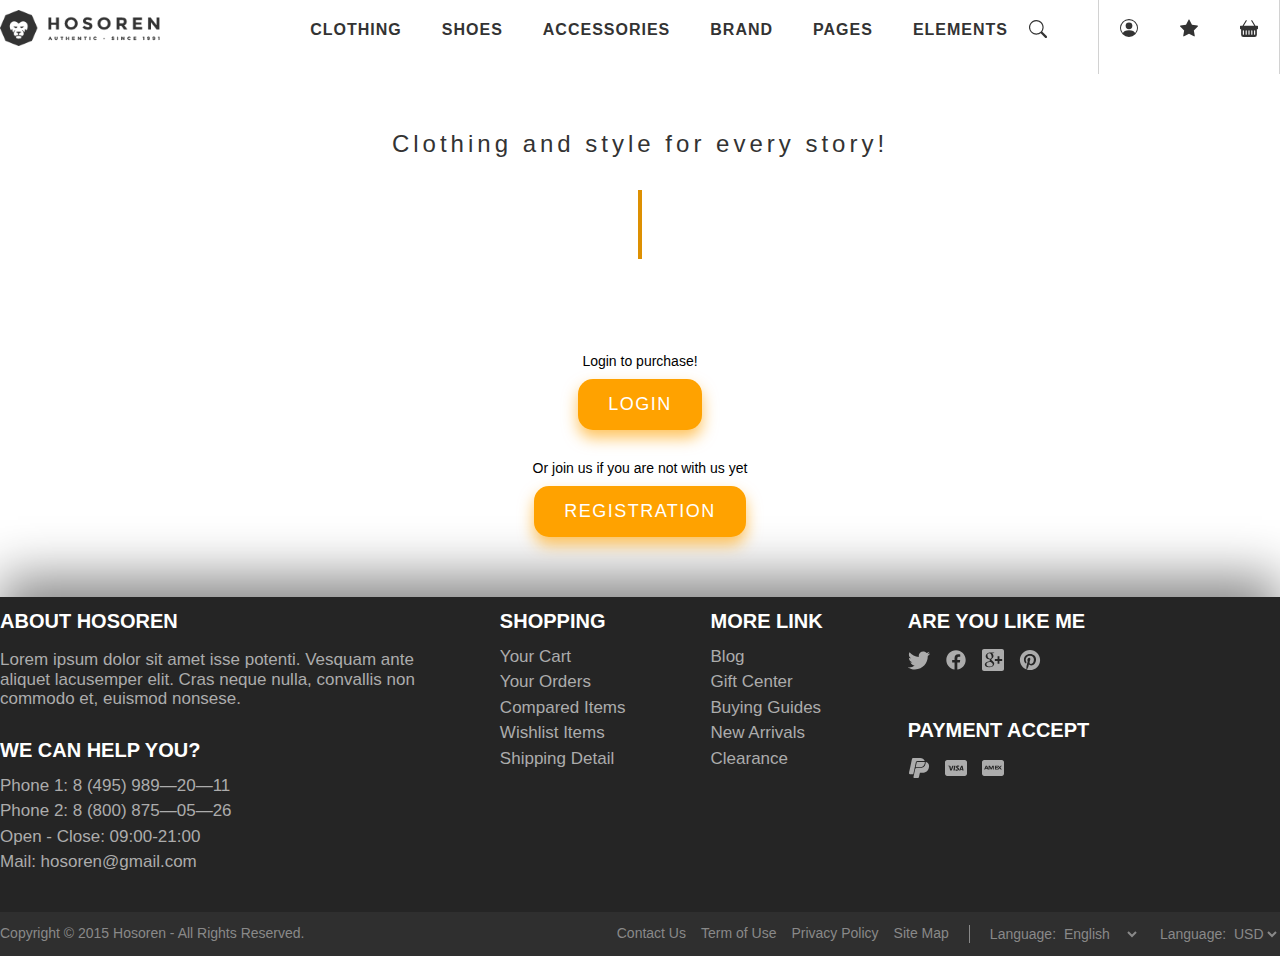
==== general-page.html @ 06c13526 "Add general page" ====
<!DOCTYPE html>
<html lang="en">
<head>
    <meta charset="UTF-8">
    <meta name="viewport" content="width=device-width, initial-scale=1.0">
    <link href="https://cdn.jsdelivr.net/npm/bootstrap@5.1.3/dist/css/bootstrap.min.css" rel="stylesheet" integrity="sha384-1BmE4kWBq78iYhFldvKuhfTAU6auU8tT94WrHftjDbrCEXSU1oBoqyl2QvZ6jIW3" crossorigin="anonymous">    
    <link href="https://cdn.jsdelivr.net/npm/bootstrap-icons/font/bootstrap-icons.css" rel="stylesheet">
    <link href="https://cdnjs.cloudflare.com/ajax/libs/font-awesome/6.0.0-beta3/css/all.min.css" rel="stylesheet">
    <link rel="shortcut icon" href="/images/icon.jpg" type="image/x-icon">
    <link rel="stylesheet" href="/styles/general-page-styles.css">
    <script src="/scripts/search.js" defer></script>
    <script src="/scripts/writingTextLoop.js" defer></script>
    <script src="/scripts/sloganCarousel.js" defer></script>
    <title>Hosoren | Online Shop</title>
</head>
<body>
    <div class="container">
        <header class="header">
            <div class="logo">
                <img src="images/logo.png" alt="logo">
            </div>
            <nav class="navigation">
                <div class="general-navigation">
                    <ul class="menu general-menu">
                        <li class="menu-item">
                            <a href="#">CLOTHING</a>
                            <ul class="dropdown">
                                <li><a href="#">T-shirts</a></li>
                                <li><a href="#">Jackets</a></li>
                                <li><a href="#">Jeans</a></li>
                            </ul>
                        </li>
                        <li class="menu-item">
                            <a href="#">SHOES</a>
                            <ul class="dropdown">
                                <li><a href="#">Sneakers</a></li>
                                <li><a href="#">Boots</a></li>
                                <li><a href="#">Sandals</a></li>
                            </ul>
                        </li>
                        <li class="menu-item">
                            <a href="#">ACCESSORIES</a>
                            <ul class="dropdown">
                                <li><a href="#">Watches</a></li>
                                <li><a href="#">Bags</a></li>
                                <li><a href="#">Hats</a></li>
                                <li><a href="#">Gloves</a></li>
                                <li><a href="#">Jewelry</a></li>
                            </ul>
                        </li>
                        <li class="menu-item">
                            <a href="#">BRAND</a>
                            <ul class="dropdown">
                                <li><a href="#">Adidas</a></li>
                                <li><a href="#">Nike</a></li>
                                <li><a href="#">Puma</a></li>
                                <li><a href="#">Reebok</a></li>
                                <li><a href="#">Under Armour</a></li>
                                <li><a href="#">New Balance</a></li>
                                <li><a href="#">ASICS</a></li>
                                <li><a href="#">Fila</a></li>
                                <li><a href="#">Converse</a></li>
                                <li><a href="#">Vans</a></li>
                            </ul>
                        </li>
                        <li class="menu-item">
                            <a href="#">PAGES</a>
                            <ul class="dropdown">
                                <li><a href="#">Home</a></li>
                                <li><a href="#">About Us</a></li>
                                <li><a href="#">Services</a></li>
                                <li><a href="#">Blog</a></li>
                            </ul>
                        </li>
                        <li class="menu-item">
                            <a href="#">ELEMENTS</a>
                            <ul class="dropdown">
                                <li><a href="#">Wishlist</a></li>
                                <li><a href="#">Rating Stars</a></li>
                                <li><a href="#">Newsletter Signup</a></li>
                                <li><a href="#">Pagination</a></li>
                                <li><a href="#">Product Filters</a></li>
                            </ul>
                        </li>
                    </ul>
                    <div class="search-container">
                        <span class="search-icon">
                            <svg xmlns="http://www.w3.org/2000/svg" width="18" height="18" fill="currentColor" class="bi bi-search" viewBox="0 0 16 16">
                                <path d="M11.742 10.344a6.5 6.5 0 1 0-1.397 1.398h-.001q.044.06.098.115l3.85 3.85a1 1 0 0 0 1.415-1.414l-3.85-3.85a1 1 0 0 0-.115-.1zM12 6.5a5.5 5.5 0 1 1-11 0 5.5 5.5 0 0 1 11 0"/>
                            </svg>
                        </span>
                        <input type="text" id="search-bar" placeholder="Enter Name Product" autocomplete="off">                            
                        <ul id="suggestions"></ul>
                    </div>
                </div>
                <div class="user-tools">
                    <ul class="menu">
                        <li class="menu-item">                                
                            <a href="#">
                                <svg xmlns="http://www.w3.org/2000/svg" width="18" height="18" fill="currentColor" class="bi bi-person-circle" viewBox="0 0 16 16">
                                    <path d="M11 6a3 3 0 1 1-6 0 3 3 0 0 1 6 0"/>
                                    <path fill-rule="evenodd" d="M0 8a8 8 0 1 1 16 0A8 8 0 0 1 0 8m8-7a7 7 0 0 0-5.468 11.37C3.242 11.226 4.805 10 8 10s4.757 1.225 5.468 2.37A7 7 0 0 0 8 1"/>
                                </svg>                                    
                            </a>                                
                            <ul class="dropdown">
                                <li><a href="/phpScripts/login.php">Login</a></li>
                                <li><a href="/phpScripts/register.php">Registration</a></li>
                                <li><a href="#">Support</a></li>                                    
                            </ul>
                        </li>
                        <li class="menu-item">
                            <a href="#">                                
                                <svg xmlns="http://www.w3.org/2000/svg" width="18" height="18" fill="currentColor" class="bi bi-star-fill" viewBox="0 0 16 16">
                                    <path d="M3.612 15.443c-.386.198-.824-.149-.746-.592l.83-4.73L.173 6.765c-.329-.314-.158-.888.283-.95l4.898-.696L7.538.792c.197-.39.73-.39.927 0l2.184 4.327 4.898.696c.441.062.612.636.282.95l-3.522 3.356.83 4.73c.078.443-.36.79-.746.592L8 13.187l-4.389 2.256z"/>
                                </svg>
                            </a>
                        </li>
                        <li class="menu-item">
                            <a href="#">                                                                    
                                <svg xmlns="http://www.w3.org/2000/svg" width="18" height="18" fill="currentColor" class="bi bi-basket-fill" viewBox="0 0 16 16">
                                    <path d="M5.071 1.243a.5.5 0 0 1 .858.514L3.383 6h9.234L10.07 1.757a.5.5 0 1 1 .858-.514L13.783 6H15.5a.5.5 0 0 1 .5.5v2a.5.5 0 0 1-.5.5H15v5a2 2 0 0 1-2 2H3a2 2 0 0 1-2-2V9H.5a.5.5 0 0 1-.5-.5v-2A.5.5 0 0 1 .5 6h1.717zM3.5 10.5a.5.5 0 1 0-1 0v3a.5.5 0 0 0 1 0zm2.5 0a.5.5 0 1 0-1 0v3a.5.5 0 0 0 1 0zm2.5 0a.5.5 0 1 0-1 0v3a.5.5 0 0 0 1 0zm2.5 0a.5.5 0 1 0-1 0v3a.5.5 0 0 0 1 0zm2.5 0a.5.5 0 1 0-1 0v3a.5.5 0 0 0 1 0z"/>
                                </svg>
                            </a>
                        </li>
                    </ul>
                </div>
            </nav>
        </header>
        <div class="main">
            <div class="content">               
                <header class="gp-header">
                    <div class="header-text">                        
                        <h1 class="typed-out">Hosoren Online Shop...</h1>
                    </div>
                </header>                
                <p id="slogan" class="slogan"></p>
                <div class="buttons">
                    <p>Login to purchase!</p>
                    <a href="/phpScripts/login.php"><button class="stylish-button">Login</button></a>
                    <p>Or join us if you are not with us yet</p>
                    <a href="/phpScripts/register.php"><button class="stylish-button">Registration</button></a>
                </div>
            </div>
        </div>
    </div>
    <footer class="footer">                        
        <div class="container">
            <div class="footer-content">
                <div class="footer-container">
                    <div class="about">
                        <h1>About hosoren</h1>
                        <p>Lorem ipsum dolor sit amet isse potenti. Vesquam ante<br>aliquet lacusemper elit. Cras neque nulla, convallis non<br>commodo et, euismod nonsese.</p>
                    </div>
                    <div class="footer-column">
                        <h1>We can help you?</h1>
                        <div class="text-list">
                            <p>Phone 1: 8 (495) 989—20—11</p>
                            <p>Phone 2: 8 (800) 875—05—26</p>
                            <p>Open - Close: 09:00-21:00</p>
                            <p>Mail: hosoren@gmail.com</p>
                        </div>
                    </div>
                </div>
                <div class="footer-container footer-column">
                    <h1>Shopping</h1>
                    <div class="text-list">
                        <a href="#">Your Cart</a>
                        <a href="#">Your Orders</a>
                        <a href="#">Compared Items</a>
                        <a href="#">Wishlist Items</a>
                        <a href="#">Shipping Detail</a>
                    </div>
                </div>
                <div class="footer-container footer-column">
                    <h1>More link</h1>
                    <div class="text-list">
                        <a href="#">Blog</a>
                        <a href="#">Gift Center</a>
                        <a href="#">Buying Guides</a>
                        <a href="#">New Arrivals</a>
                        <a href="#">Clearance</a>                                                                                                                
                    </div>
                </div>
                <div class="footer-container">
                    <div class="social-payment">
                        <div class="icon-column">
                            <h1>Are you like me</h1>
                            <div class="icon-row">
                                <a href="#">
                                    <svg xmlns="http://www.w3.org/2000/svg" class="icon" x="0px" y="0px" width="22" height="22" viewBox="0 0 50 50">
                                        <path d="M 50.0625 10.4375 C 48.214844 11.257813 46.234375 11.808594 44.152344 12.058594 C 46.277344 10.785156 47.910156 8.769531 48.675781 6.371094 C 46.691406 7.546875 44.484375 8.402344 42.144531 8.863281 C 40.269531 6.863281 37.597656 5.617188 34.640625 5.617188 C 28.960938 5.617188 24.355469 10.21875 24.355469 15.898438 C 24.355469 16.703125 24.449219 17.488281 24.625 18.242188 C 16.078125 17.8125 8.503906 13.71875 3.429688 7.496094 C 2.542969 9.019531 2.039063 10.785156 2.039063 12.667969 C 2.039063 16.234375 3.851563 19.382813 6.613281 21.230469 C 4.925781 21.175781 3.339844 20.710938 1.953125 19.941406 C 1.953125 19.984375 1.953125 20.027344 1.953125 20.070313 C 1.953125 25.054688 5.5 29.207031 10.199219 30.15625 C 9.339844 30.390625 8.429688 30.515625 7.492188 30.515625 C 6.828125 30.515625 6.183594 30.453125 5.554688 30.328125 C 6.867188 34.410156 10.664063 37.390625 15.160156 37.472656 C 11.644531 40.230469 7.210938 41.871094 2.390625 41.871094 C 1.558594 41.871094 0.742188 41.824219 -0.0585938 41.726563 C 4.488281 44.648438 9.894531 46.347656 15.703125 46.347656 C 34.617188 46.347656 44.960938 30.679688 44.960938 17.09375 C 44.960938 16.648438 44.949219 16.199219 44.933594 15.761719 C 46.941406 14.3125 48.683594 12.5 50.0625 10.4375 Z"></path>
                                    </svg>
                                </a>                            
                                <a href="#">
                                    <svg xmlns="http://www.w3.org/2000/svg" class="icon" x="0px" y="0px" width="22" height="22" viewBox="0 0 50 50">
                                        <path d="M25,3C12.85,3,3,12.85,3,25c0,11.03,8.125,20.137,18.712,21.728V30.831h-5.443v-5.783h5.443v-3.848 c0-6.371,3.104-9.168,8.399-9.168c2.536,0,3.877,0.188,4.512,0.274v5.048h-3.612c-2.248,0-3.033,2.131-3.033,4.533v3.161h6.588 l-0.894,5.783h-5.694v15.944C38.716,45.318,47,36.137,47,25C47,12.85,37.15,3,25,3z"></path>
                                    </svg>
                                </a>
                                <a href="#">
                                    <svg xmlns="http://www.w3.org/2000/svg" class="icon" x="0px" y="0px" width="22" height="22" viewBox="0 0 24 24">
                                        <path d="M 2.1875 0 C 0.988281 0 0 0.988281 0 2.1875 L 0 21.8125 C 0 23.011719 0.988281 24 2.1875 24 L 21.8125 24 C 23.011719 24 24 23.011719 24 21.8125 L 24 2.1875 C 24 0.988281 23.011719 0 21.8125 0 Z M 9.1875 3.90625 L 13.59375 3.90625 L 12.1875 4.59375 L 11 4.59375 C 11.5 5.09375 12.5 5.898438 12.5 7.5 C 12.5 9.101563 11.585938 9.800781 10.6875 10.5 C 10.386719 10.800781 10.09375 11.101563 10.09375 11.5 C 10.09375 12 10.386719 12.207031 10.6875 12.40625 L 11.5 13 C 12.398438 13.800781 13.3125 14.5 13.3125 16 C 13.3125 18 11.289063 20 7.6875 20 C 4.585938 20 3.09375 18.5 3.09375 17 C 3.09375 16.199219 3.511719 15.207031 4.8125 14.40625 C 6.113281 13.605469 7.90625 13.507813 8.90625 13.40625 C 8.605469 13.007813 8.3125 12.601563 8.3125 12 C 8.3125 11.601563 8.398438 11.386719 8.5 11.1875 L 7.8125 11.1875 C 5.3125 11.289063 4 9.605469 4 7.90625 C 4 6.90625 4.507813 5.792969 5.40625 5.09375 C 6.605469 4.09375 8.085938 3.90625 9.1875 3.90625 Z M 7.90625 4.59375 C 7.304688 4.59375 6.707031 4.914063 6.40625 5.3125 C 6.007813 5.8125 5.90625 6.40625 5.90625 6.90625 C 5.90625 8.304688 6.695313 10.6875 8.59375 10.6875 C 9.09375 10.6875 9.695313 10.394531 10.09375 10.09375 C 10.59375 9.59375 10.59375 8.894531 10.59375 8.59375 C 10.59375 6.992188 9.707031 4.59375 7.90625 4.59375 Z M 17 8 L 19 8 L 19 11 L 22 11 L 22 13 L 19 13 L 19 16 L 17 16 L 17 13 L 14 13 L 14 11 L 17 11 Z M 8.90625 14.09375 C 8.707031 14.09375 7.492188 14.105469 6.59375 14.40625 C 6.09375 14.605469 4.8125 15.09375 4.8125 16.59375 C 4.8125 18.09375 6.292969 19.1875 8.59375 19.1875 C 10.695313 19.1875 11.8125 18.207031 11.8125 16.90625 C 11.8125 15.804688 11.101563 15.195313 9.5 14.09375 Z"></path>
                                    </svg>
                                </a>                            
                                <a href="#">
                                    <svg xmlns="http://www.w3.org/2000/svg" class="icon" x="0px" y="0px" width="22" height="22" viewBox="0 0 50 50">
                                        <path d="M25,2C12.3178711,2,2,12.3178711,2,25c0,9.8841553,6.2675781,18.3302612,15.036377,21.5769653	c-0.2525635-2.2515869-0.2129517-5.9390259,0.2037964-7.7243652c0.3902588-1.677002,2.5212402-10.6871338,2.5212402-10.6871338	s-0.6433105-1.2883301-0.6433105-3.1911011c0-2.9901733,1.7324219-5.2211914,3.8898315-5.2211914	c1.8349609,0,2.7197876,1.3776245,2.7197876,3.0281982c0,1.8457031-1.1734619,4.6026611-1.78125,7.1578369	c-0.506897,2.1409302,1.0733643,3.8865356,3.1836548,3.8865356c3.821228,0,6.7584839-4.0296021,6.7584839-9.8453369	c0-5.147583-3.697998-8.7471924-8.9795532-8.7471924c-6.1167603,0-9.7072754,4.588562-9.7072754,9.3309937	c0,1.8473511,0.7111816,3.8286743,1.6000977,4.9069824c0.175293,0.2133179,0.2009277,0.3994141,0.1488647,0.6160278	c-0.1629028,0.678894-0.5250854,2.1392822-0.5970459,2.4385986c-0.0934448,0.3944702-0.3117676,0.4763184-0.7186279,0.2869263	c-2.685791-1.2503052-4.364502-5.1756592-4.364502-8.3295898c0-6.7815552,4.9268188-13.0108032,14.206543-13.0108032	c7.4588623,0,13.2547607,5.3138428,13.2547607,12.4179077c0,7.4100342-4.6729126,13.3729858-11.1568604,13.3729858	c-2.178894,0-4.2263794-1.132019-4.9267578-2.4691772c0,0-1.0783081,4.1048584-1.3404541,5.1112061	c-0.4524536,1.7404175-2.3892822,5.3460083-3.3615723,6.9837036C20.1704712,47.6074829,22.5397949,48,25,48	c12.6826172,0,23-10.3173828,23-23C48,12.3178711,37.6826172,2,25,2z"></path>
                                    </svg>
                                </a>
                            </div>
                        </div>
                        <div class="icon-column">
                            <h1>Payment accept</h1>
                            <div class="icon-row">
                                <a href="#">
                                    <svg xmlns="http://www.w3.org/2000/svg" class="icon" x="0px" y="0px" width="22" height="22" viewBox="0 0 50 50">
                                        <path d="M 11.40625 2 C 10.40625 2 9.511719 2.6875 9.3125 3.6875 C 9.3125 3.6875 3.414063 30.695313 2.3125 36.09375 C 2.113281 37.195313 2.386719 37.789063 2.6875 38.1875 C 3.085938 38.6875 3.699219 39 4.5 39 L 12 39 L 17.90625 11.8125 C 18.105469 10.8125 19.011719 9 21.8125 9 L 38 9 C 36.601563 4.398438 32.105469 2 27.90625 2 Z M 22 11.09375 L 20.40625 11.40625 C 20.105469 11.605469 19.914063 12.011719 19.8125 12.3125 L 17.40625 23.5 C 18.105469 23.199219 18.792969 23.09375 19.59375 23.09375 L 26.8125 23.09375 C 33.210938 23.09375 36.800781 20.507813 38 14.90625 C 38.199219 13.90625 38.3125 13.113281 38.3125 12.3125 L 38.1875 11.1875 L 38.1875 11.09375 Z M 40.09375 11.3125 L 40.1875 12 C 40.289063 13 40.105469 13.894531 39.90625 15.09375 C 38.507813 21.59375 33.988281 24.90625 26.6875 24.90625 L 19.5 24.90625 C 17.898438 24.90625 16.800781 25.605469 16.5 26.90625 C 16.101563 28.707031 12.601563 45.199219 12.5 45.5 C 12.398438 46 12.507813 46.6875 12.90625 47.1875 C 13.207031 47.585938 13.6875 48 14.6875 48 L 22.6875 48 C 23.6875 48 24.613281 47.289063 24.8125 46.1875 C 25.710938 42.386719 26.898438 36.613281 27 36.3125 C 27 36.210938 27.09375 36 27.09375 36 L 32.40625 36 C 40.207031 36 46.101563 31.3125 47.5 23.8125 C 48.5 19.210938 47.207031 16.289063 45.90625 14.6875 C 44.105469 12.386719 40.792969 11.3125 40.09375 11.3125 Z"></path>
                                    </svg>
                                </a>
                                <a href="#">
                                    <svg xmlns="http://www.w3.org/2000/svg" class="icon" x="0px" y="0px" width="22" height="22" viewBox="0 0 50 50">
                                        <path d="M 5 7 C 2.242188 7 0 9.242188 0 12 L 0 38 C 0 40.757813 2.242188 43 5 43 L 45 43 C 47.757813 43 50 40.757813 50 38 L 50 12 C 50 9.242188 47.757813 7 45 7 Z M 29.6875 19.40625 C 31.050781 19.40625 32.46875 19.96875 32.46875 19.96875 L 31.96875 22.40625 C 31.96875 22.40625 30.890625 21.6875 29.9375 21.6875 C 28.46875 21.6875 27.9375 22.167969 27.9375 22.8125 C 27.9375 24.074219 32.03125 24.296875 32.03125 27.125 C 32.03125 29.476563 29.113281 31.09375 27 31.09375 C 24.886719 31.09375 23.78125 30.46875 23.78125 30.46875 L 24.3125 28.09375 C 24.3125 28.09375 25.417969 28.75 27.125 28.75 C 28.828125 28.75 29.0625 28.023438 29.0625 27.71875 C 29.0625 25.914063 25 26.417969 25 22.90625 C 25 20.964844 26.585938 19.40625 29.6875 19.40625 Z M 16.46875 19.625 L 19.625 19.625 L 15.125 30.75 L 11.875 30.75 L 9.5 21.75 C 9.5 21.75 11.996094 23.023438 13.53125 26.46875 C 13.597656 26.886719 13.78125 27.5625 13.78125 27.5625 Z M 20.78125 19.625 L 23.78125 19.625 L 22 30.75 L 19.03125 30.75 Z M 36.8125 19.625 L 39.90625 19.625 L 42.1875 30.75 L 39.5 30.75 L 39.1875 29.15625 L 35.5 29.15625 L 34.90625 30.75 L 31.96875 30.75 Z M 6.25 19.65625 L 10.8125 19.65625 C 11.976563 19.65625 12.40625 20.75 12.40625 20.75 L 13.40625 25.8125 C 12.054688 21.453125 6.25 19.65625 6.25 19.65625 Z M 37.9375 22.84375 L 36.3125 27.03125 L 38.75 27.03125 Z"></path>
                                    </svg>
                                </a>
                                <a href="#">
                                    <svg xmlns="http://www.w3.org/2000/svg" class="icon" x="0px" y="0px" width="22" height="22" viewBox="0 0 50 50">
                                        <path d="M 5 7 C 2.242188 7 0 9.242188 0 12 L 0 38 C 0 40.757813 2.242188 43 5 43 L 45 43 C 47.757813 43 50 40.757813 50 38 L 50 12 C 50 9.242188 47.757813 7 45 7 Z M 8.5625 19.90625 L 11.34375 19.90625 L 15 28.09375 L 15 19.90625 L 18.28125 19.90625 L 20.84375 25.625 L 23.40625 19.90625 L 26.75 19.90625 L 26.75 28.40625 L 24.65625 28.40625 L 24.65625 22.1875 L 21.8125 28.40625 L 19.90625 28.40625 L 17.09375 22.09375 L 17.09375 28.40625 L 12.875 28.40625 L 12.0625 26.53125 L 7.875 26.53125 L 7.0625 28.40625 L 4.84375 28.40625 Z M 29.5 19.90625 L 37.75 19.90625 L 40.0625 22.5625 L 42.46875 19.90625 L 45.125 19.90625 L 41.375 24.0625 L 45.125 28.4375 L 42.46875 28.4375 L 40 25.59375 L 37.46875 28.40625 L 29.5 28.40625 Z M 9.90625 21.6875 L 8.65625 24.6875 L 11.21875 24.6875 Z M 31.5625 21.71875 L 31.5625 23.3125 L 36.1875 23.3125 L 36.1875 24.9375 L 31.5625 24.9375 L 31.5625 26.625 L 36.40625 26.625 L 38.6875 24.0625 L 36.65625 21.75 Z"></path>
                                    </svg>
                                </a>
                            </div>
                        </div>
                    </div>
                </div>
            </div>
        </div>
        <div class="footer-info">
            <div class="container">
                <div class="footer-info-content">
                    <div class="copyright">
                        <span>Copyright © 2015 Hosoren - All Rights Reserved.</span>
                    </div>
                    <div class="contact-lang-price">
                        <div class="contact">
                            <a href="#">Contact Us</a>
                            <a href="#">Term of Use</a>
                            <a href="#">Privacy Policy</a>
                            <a href="#">Site Map</a>                               
                        </div>
                        <div class="lang-price">
                            <div class="lang">
                                <label for="language">Language: </label>
                                <select name="languages" id="language">
                                    <option value="eng">English</option>
                                    <option value="ukr">Ukrainian</option>
                                </select>
                            </div>
                            <div class="footer-price">
                                <label for="price">Language: </label>
                                <select name="prices" id="price">
                                    <option value="usd">USD</option>
                                    <option value="uah">UAH</option>
                                </select>
                            </div>
                        </div>
                    </div>
                </div>
            </div>
        </div>
    </footer>
</body>
</html>
---- styles/general-page-styles.css ----
@import '/styles/container.css';
@import '/styles/header.css';
@import '/styles/normalize.css';
@import '/styles/searchJS.css';
@import '/styles/footer.css';

body {
    font-family: "Afacad Flux", sans-serif;
}

.content {    
    display: flex;
    flex-direction: column;
    align-items: center;
    justify-content: space-between;
    margin: 30px 0;
    row-gap: 90px;
}

.header-text {
    display: inline-block;
    margin-top: 100px;
}

.header-text h1 {
    margin: 0;
    font-weight: 700;
    letter-spacing: 4px;    
}

.typed-out {
    overflow: hidden;
    border-right: .07em solid rgb(221, 144, 2);
    white-space: nowrap;
    margin-top: 10%;
    font-size: 60px;        
    animation: typing 1.5s steps(20, end) forwards, blinking .75s infinite;
    width: 0;
}

@keyframes typing {
    from { width: 0 }
    to { width: 100% }
  }
@keyframes blinking {
    from { border-color: transparent }
    to { border-color: orange; }
}

.slogan {
    font-size: 24px;
    color: #333;
    opacity: 0;
    transition: opacity 1s ease-in-out;
    position: absolute;
    margin-top: 40px;   
    letter-spacing: 4px;  
}

.visible {
    opacity: 1;
}

.stylish-button {
    display: inline-block;
    padding: 15px 30px;
    font-size: 18px;
    color: #fff;
    background-color: #ffa200;
    border: none;
    border-radius: 15px;
    cursor: pointer;
    text-transform: uppercase;
    letter-spacing: 1.5px;
    box-shadow: 0 8px 15px #ffa200a1;
    transition: all 0.3s ease;
}

.stylish-button:hover {
    background-color: #e69100;
    box-shadow: 0 15px 20px #ffa200b2;
    transform: translateY(-3px);
}

.stylish-button:active {
    transform: translateY(1px);
    box-shadow: 0 5px 10px #ffa200d5;
}

.buttons {
    display: flex;
    flex-direction: column;    
    align-items: center;    
}

.buttons button {
    margin-top: 10px;
    margin-bottom: 30px;
}

.buttons p {
    margin: 0;  
    font-size: 14px;  
}




.back-top {            
    display: flex;
    flex-direction: column;
    text-align: center;
    padding: 10px 0;
}

.back-top small {
    font-family: Montserrat, Arial, sans-serif;
    color: var(--description-text-color);    
}

.back-top-link {
    text-decoration: none;
}
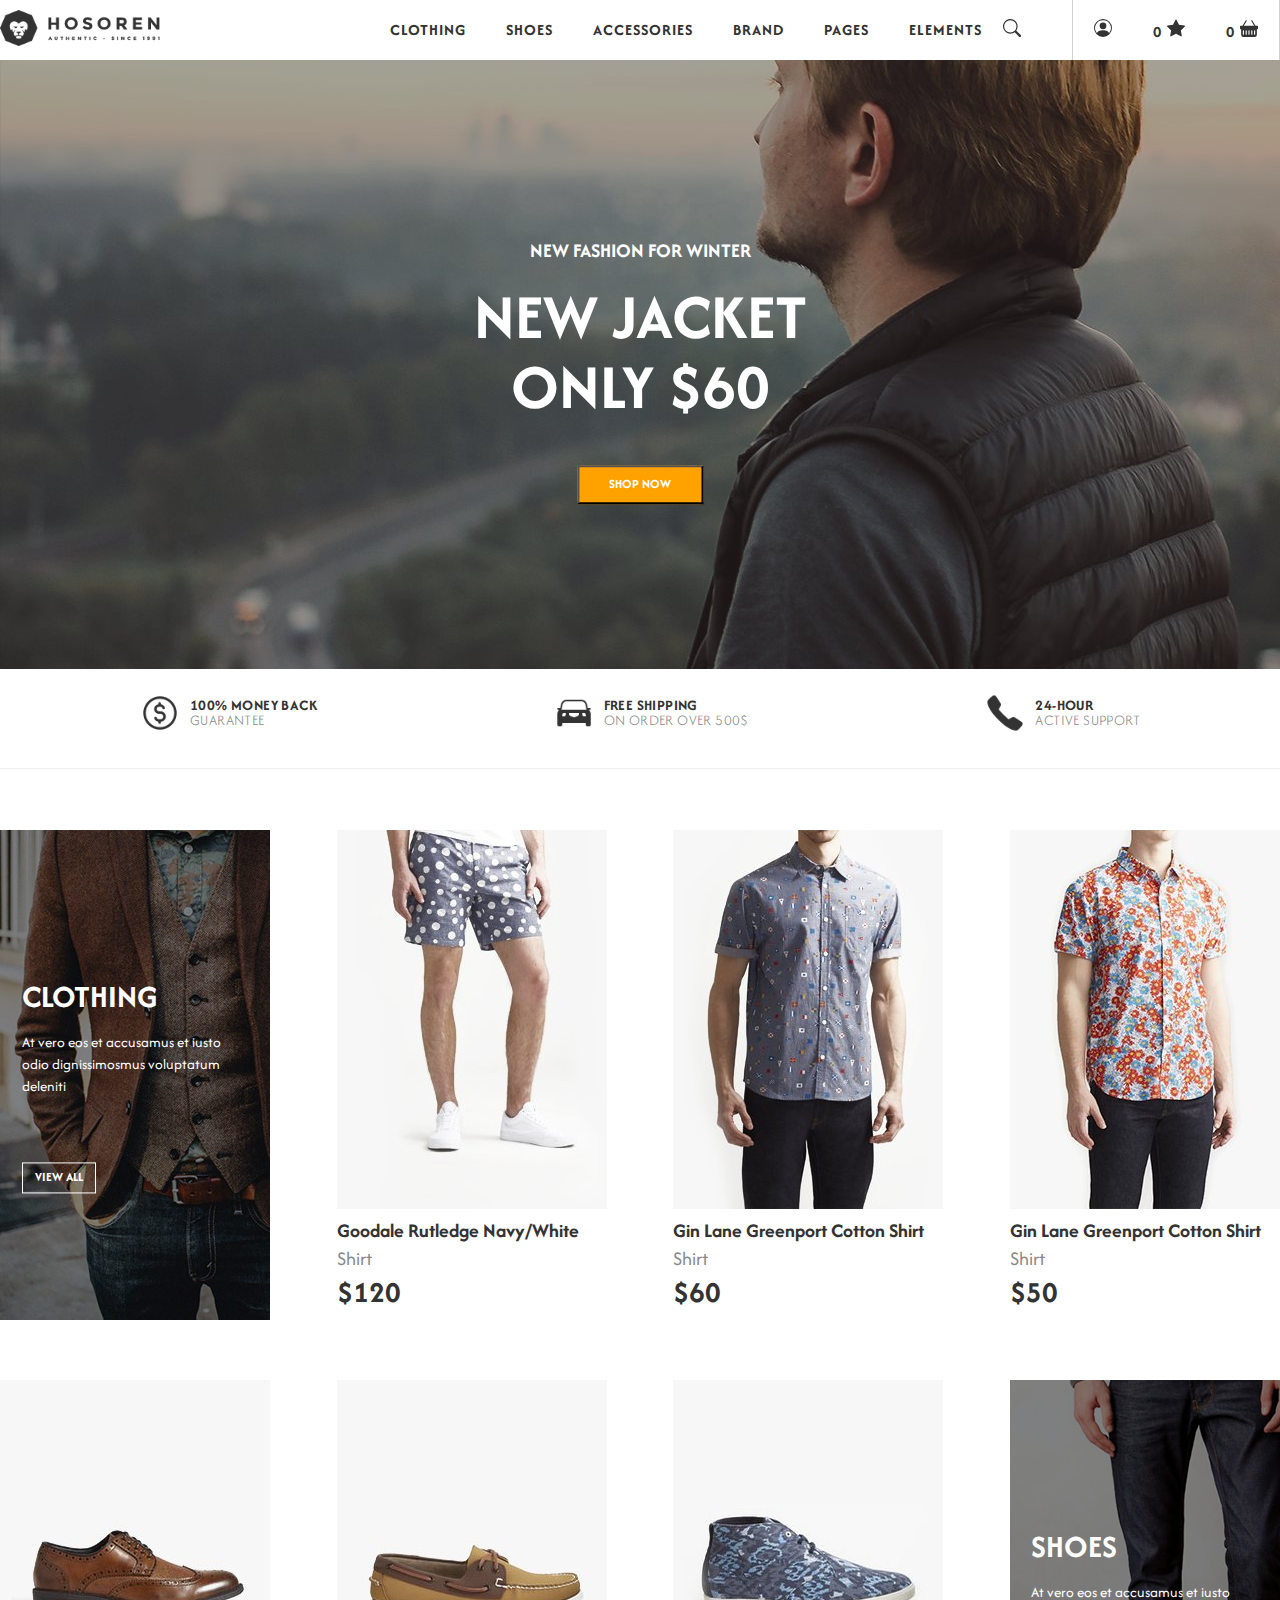
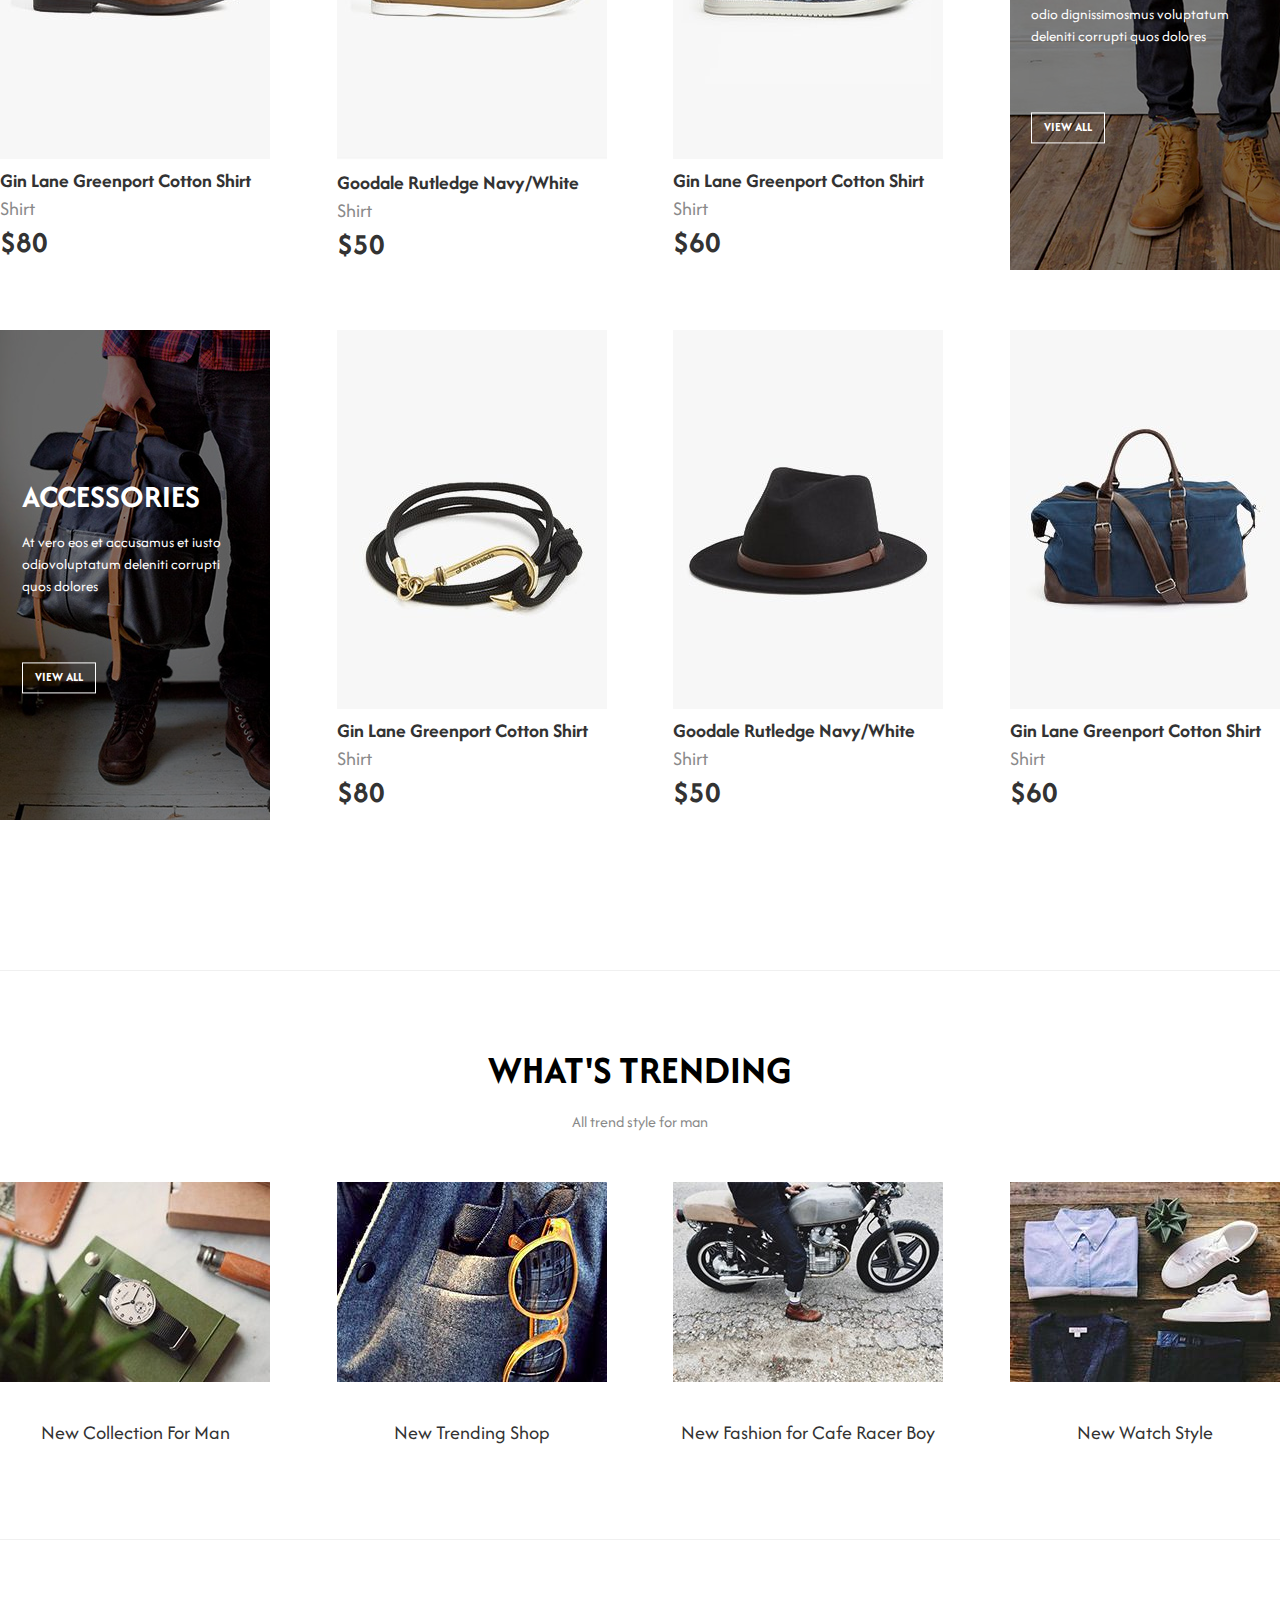
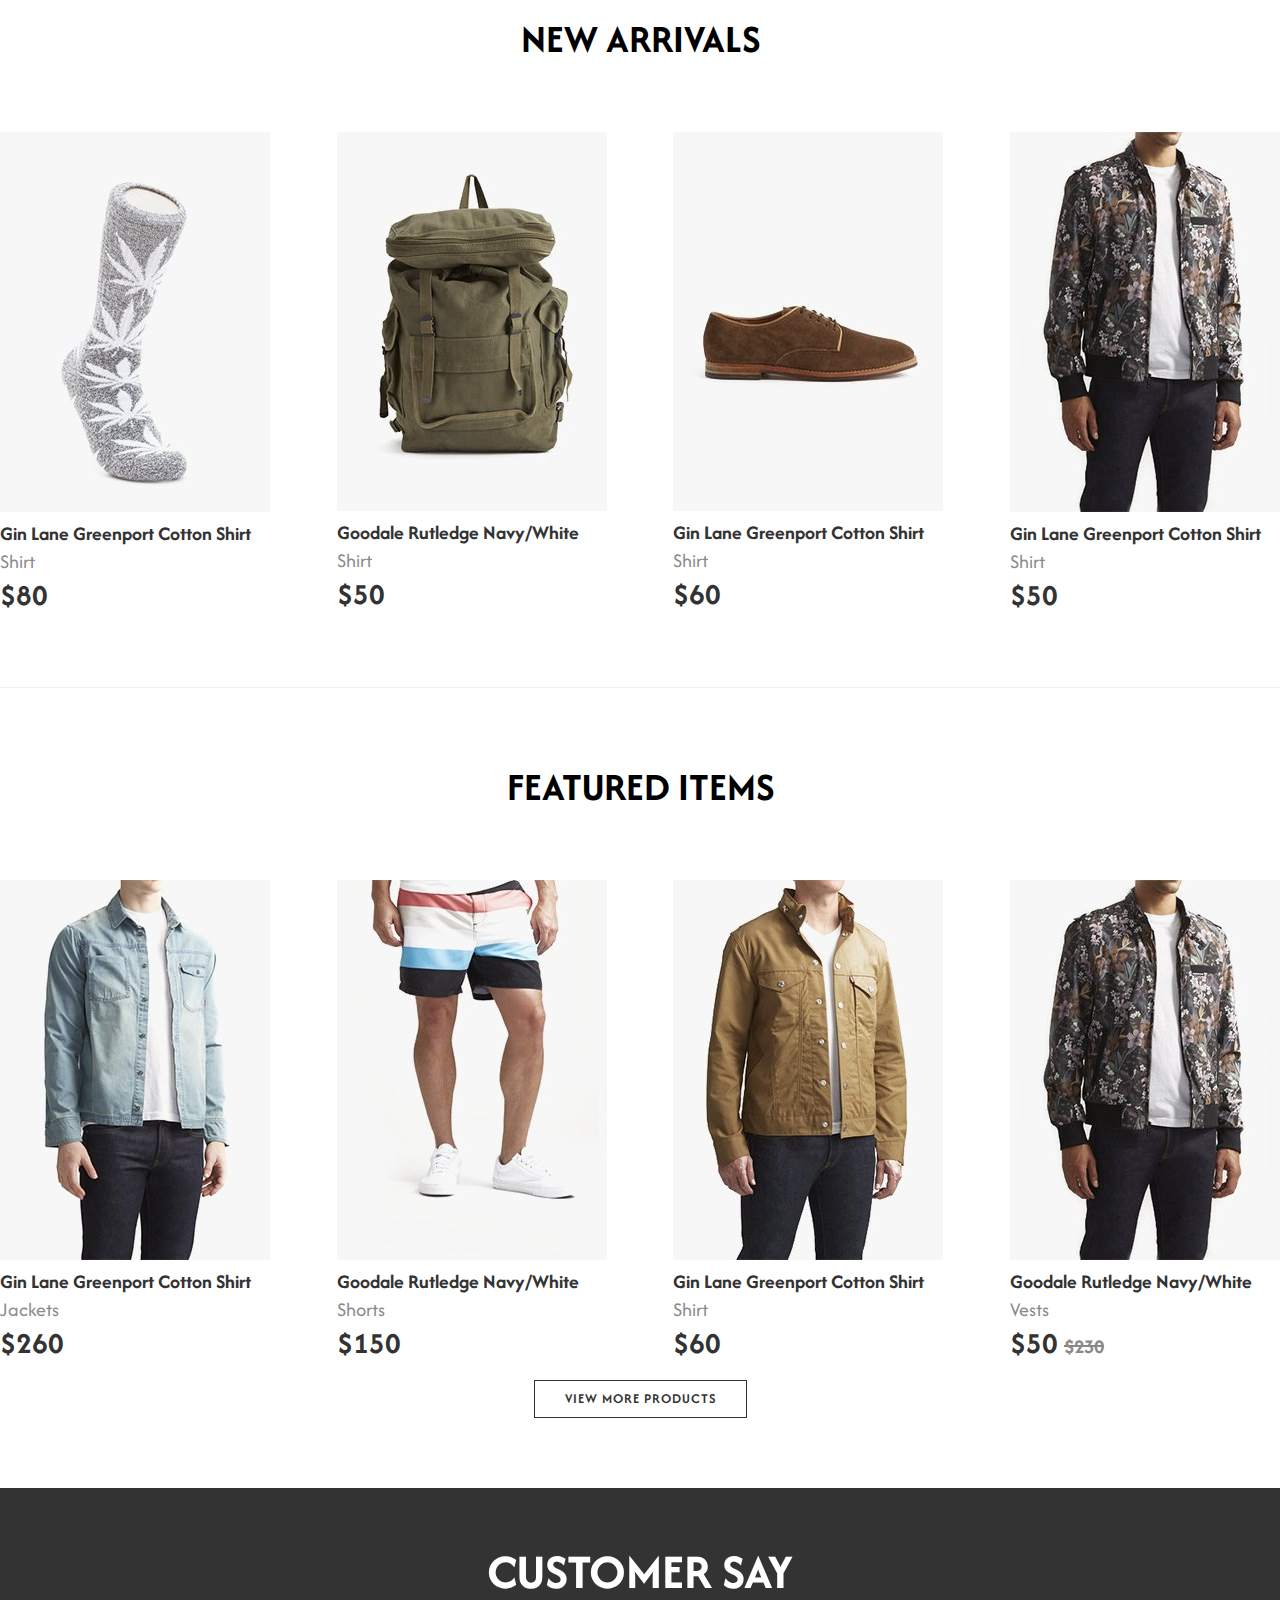
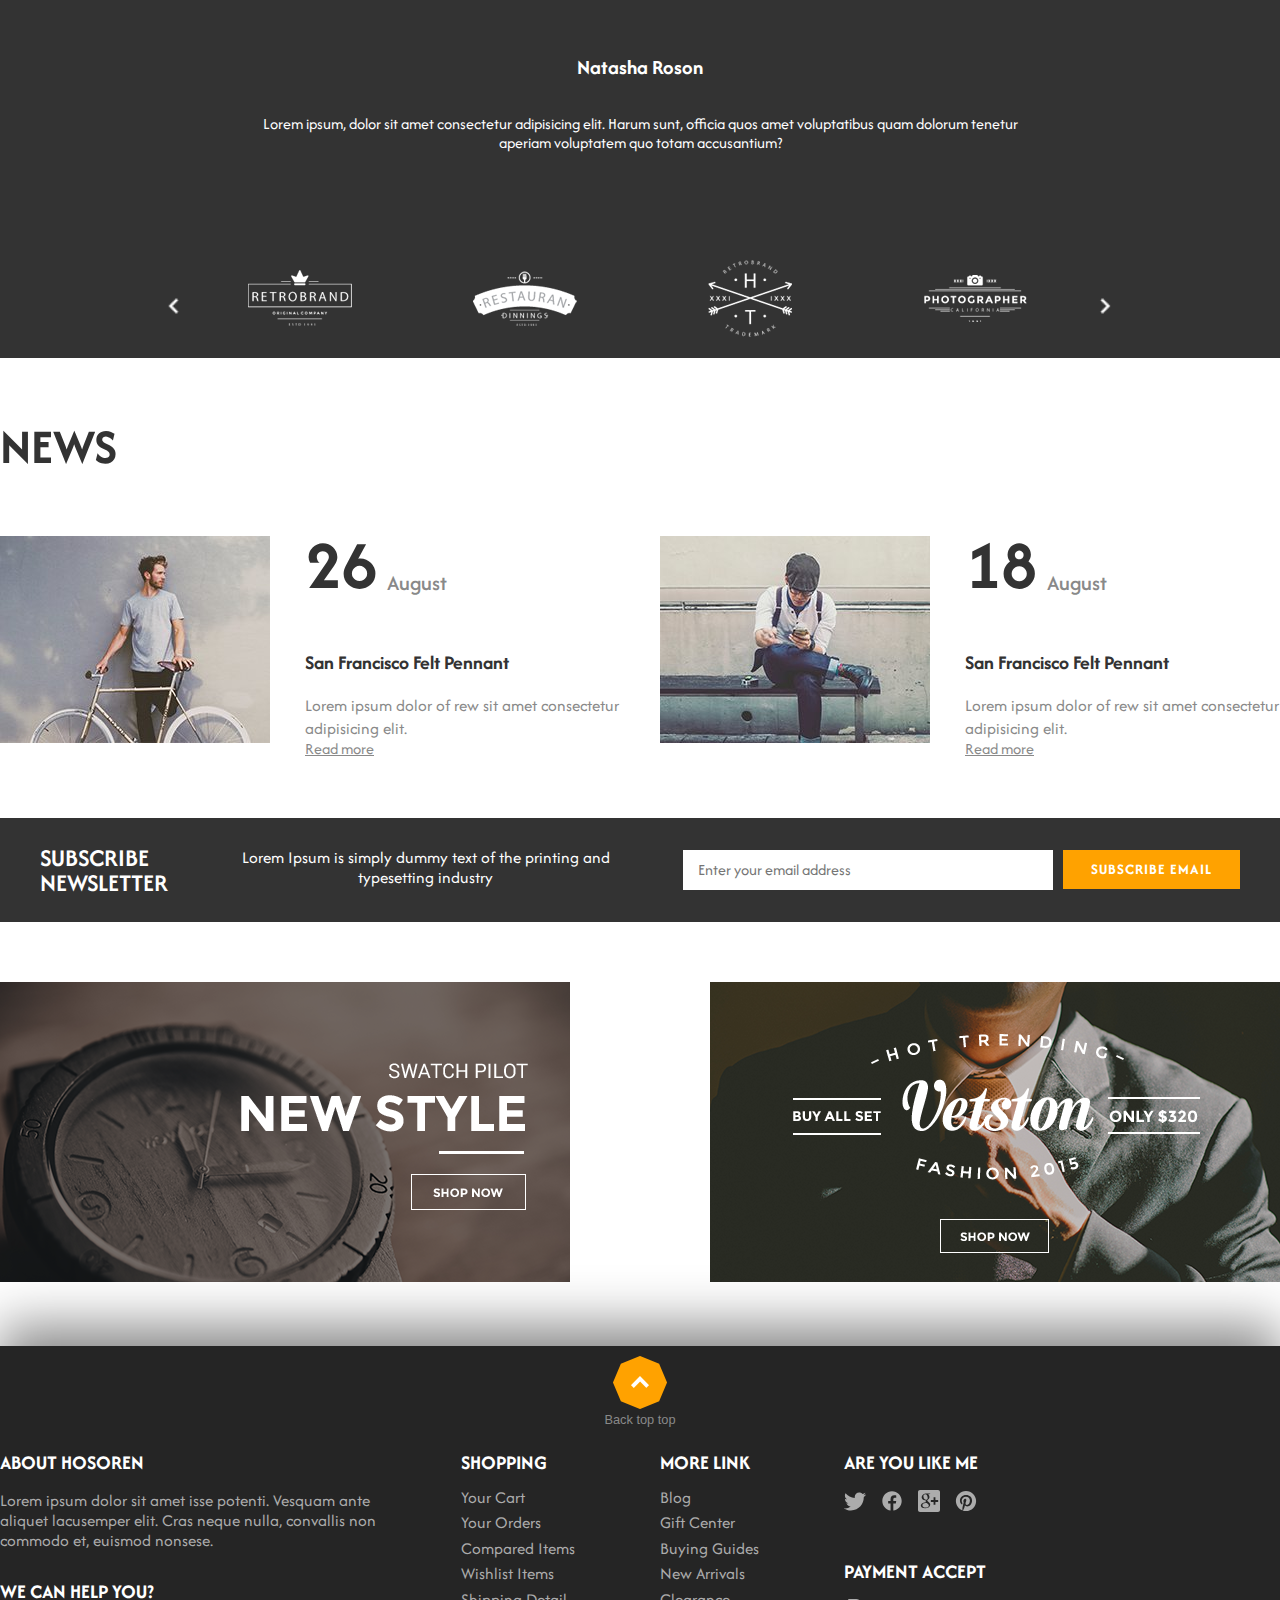
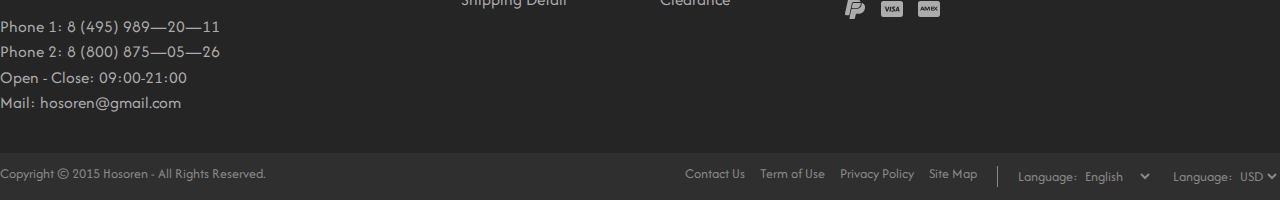
==== commit a37d49ee: "Update login/register page" ====
--- a/general-page.html
+++ b/general-page.html
@@ -5,266 +5,900 @@
     <meta name="viewport" content="width=device-width, initial-scale=1.0">
     <link href="https://cdn.jsdelivr.net/npm/bootstrap@5.1.3/dist/css/bootstrap.min.css" rel="stylesheet" integrity="sha384-1BmE4kWBq78iYhFldvKuhfTAU6auU8tT94WrHftjDbrCEXSU1oBoqyl2QvZ6jIW3" crossorigin="anonymous">    
     <link href="https://cdn.jsdelivr.net/npm/bootstrap-icons/font/bootstrap-icons.css" rel="stylesheet">
-    <link href="https://cdnjs.cloudflare.com/ajax/libs/font-awesome/6.0.0-beta3/css/all.min.css" rel="stylesheet">
-    <link rel="shortcut icon" href="/images/icon.jpg" type="image/x-icon">
-    <link rel="stylesheet" href="/styles/general-page-styles.css">
-    <script src="/scripts/search.js" defer></script>
-    <script src="/scripts/writingTextLoop.js" defer></script>
-    <script src="/scripts/sloganCarousel.js" defer></script>
+    <link href="https://cdnjs.cloudflare.com/ajax/libs/font-awesome/6.0.0-beta3/css/all.min.css" rel="stylesheet">    
+    <link rel="stylesheet" href="/general-page.css">
+    <link rel="shortcut icon" href="/images/icon.jpg" type="image/x-icon">    
+    <script src="scripts/search.js" defer type="module"></script>
+    <script src="scripts/slider.js" defer></script>
+    <script src="scripts/customers-slider.js" defer></script>
+    <script src="scripts/counter.js" defer></script>    
     <title>Hosoren | Online Shop</title>
 </head>
 <body>
-    <div class="container">
-        <header class="header">
-            <div class="logo">
-                <img src="images/logo.png" alt="logo">
-            </div>
-            <nav class="navigation">
-                <div class="general-navigation">
-                    <ul class="menu general-menu">
-                        <li class="menu-item">
-                            <a href="#">CLOTHING</a>
-                            <ul class="dropdown">
-                                <li><a href="#">T-shirts</a></li>
-                                <li><a href="#">Jackets</a></li>
-                                <li><a href="#">Jeans</a></li>
-                            </ul>
-                        </li>
-                        <li class="menu-item">
-                            <a href="#">SHOES</a>
-                            <ul class="dropdown">
-                                <li><a href="#">Sneakers</a></li>
-                                <li><a href="#">Boots</a></li>
-                                <li><a href="#">Sandals</a></li>
-                            </ul>
-                        </li>
-                        <li class="menu-item">
-                            <a href="#">ACCESSORIES</a>
-                            <ul class="dropdown">
-                                <li><a href="#">Watches</a></li>
-                                <li><a href="#">Bags</a></li>
-                                <li><a href="#">Hats</a></li>
-                                <li><a href="#">Gloves</a></li>
-                                <li><a href="#">Jewelry</a></li>
-                            </ul>
-                        </li>
-                        <li class="menu-item">
-                            <a href="#">BRAND</a>
-                            <ul class="dropdown">
-                                <li><a href="#">Adidas</a></li>
-                                <li><a href="#">Nike</a></li>
-                                <li><a href="#">Puma</a></li>
-                                <li><a href="#">Reebok</a></li>
-                                <li><a href="#">Under Armour</a></li>
-                                <li><a href="#">New Balance</a></li>
-                                <li><a href="#">ASICS</a></li>
-                                <li><a href="#">Fila</a></li>
-                                <li><a href="#">Converse</a></li>
-                                <li><a href="#">Vans</a></li>
-                            </ul>
-                        </li>
-                        <li class="menu-item">
-                            <a href="#">PAGES</a>
-                            <ul class="dropdown">
-                                <li><a href="#">Home</a></li>
-                                <li><a href="#">About Us</a></li>
-                                <li><a href="#">Services</a></li>
-                                <li><a href="#">Blog</a></li>
-                            </ul>
-                        </li>
-                        <li class="menu-item">
-                            <a href="#">ELEMENTS</a>
-                            <ul class="dropdown">
-                                <li><a href="#">Wishlist</a></li>
-                                <li><a href="#">Rating Stars</a></li>
-                                <li><a href="#">Newsletter Signup</a></li>
-                                <li><a href="#">Pagination</a></li>
-                                <li><a href="#">Product Filters</a></li>
-                            </ul>
-                        </li>
-                    </ul>
-                    <div class="search-container">
-                        <span class="search-icon">
-                            <svg xmlns="http://www.w3.org/2000/svg" width="18" height="18" fill="currentColor" class="bi bi-search" viewBox="0 0 16 16">
-                                <path d="M11.742 10.344a6.5 6.5 0 1 0-1.397 1.398h-.001q.044.06.098.115l3.85 3.85a1 1 0 0 0 1.415-1.414l-3.85-3.85a1 1 0 0 0-.115-.1zM12 6.5a5.5 5.5 0 1 1-11 0 5.5 5.5 0 0 1 11 0"/>
-                            </svg>
-                        </span>
-                        <input type="text" id="search-bar" placeholder="Enter Name Product" autocomplete="off">                            
-                        <ul id="suggestions"></ul>
-                    </div>
-                </div>
-                <div class="user-tools">
-                    <ul class="menu">
-                        <li class="menu-item">                                
-                            <a href="#">
-                                <svg xmlns="http://www.w3.org/2000/svg" width="18" height="18" fill="currentColor" class="bi bi-person-circle" viewBox="0 0 16 16">
-                                    <path d="M11 6a3 3 0 1 1-6 0 3 3 0 0 1 6 0"/>
-                                    <path fill-rule="evenodd" d="M0 8a8 8 0 1 1 16 0A8 8 0 0 1 0 8m8-7a7 7 0 0 0-5.468 11.37C3.242 11.226 4.805 10 8 10s4.757 1.225 5.468 2.37A7 7 0 0 0 8 1"/>
-                                </svg>                                    
-                            </a>                                
-                            <ul class="dropdown">
-                                <li><a href="/phpScripts/login.php">Login</a></li>
-                                <li><a href="/phpScripts/register.php">Registration</a></li>
-                                <li><a href="#">Support</a></li>                                    
-                            </ul>
-                        </li>
-                        <li class="menu-item">
-                            <a href="#">                                
-                                <svg xmlns="http://www.w3.org/2000/svg" width="18" height="18" fill="currentColor" class="bi bi-star-fill" viewBox="0 0 16 16">
-                                    <path d="M3.612 15.443c-.386.198-.824-.149-.746-.592l.83-4.73L.173 6.765c-.329-.314-.158-.888.283-.95l4.898-.696L7.538.792c.197-.39.73-.39.927 0l2.184 4.327 4.898.696c.441.062.612.636.282.95l-3.522 3.356.83 4.73c.078.443-.36.79-.746.592L8 13.187l-4.389 2.256z"/>
+    
+    <div>
+        <div class="container">
+            <header class="header">
+                <div class="logo">
+                    <img src="images/logo.png" alt="logo">
+                </div>
+                <nav class="navigation">
+                    <div class="general-navigation">
+                        <ul class="menu general-menu">
+                            <li class="menu-item">
+                                <a href="#">CLOTHING</a>
+                                <ul class="dropdown">
+                                    <li><a href="#">T-shirts</a></li>
+                                    <li><a href="#">Jackets</a></li>
+                                    <li><a href="#">Jeans</a></li>
+                                </ul>
+                            </li>
+                            <li class="menu-item">
+                                <a href="#">SHOES</a>
+                                <ul class="dropdown">
+                                    <li><a href="#">Sneakers</a></li>
+                                    <li><a href="#">Boots</a></li>
+                                    <li><a href="#">Sandals</a></li>
+                                </ul>
+                            </li>
+                            <li class="menu-item">
+                                <a href="#">ACCESSORIES</a>
+                                <ul class="dropdown">
+                                    <li><a href="#">Watches</a></li>
+                                    <li><a href="#">Bags</a></li>
+                                    <li><a href="#">Hats</a></li>
+                                    <li><a href="#">Gloves</a></li>
+                                    <li><a href="#">Jewelry</a></li>
+                                </ul>
+                            </li>
+                            <li class="menu-item">
+                                <a href="#">BRAND</a>
+                                <ul class="dropdown">
+                                    <li><a href="#">Adidas</a></li>
+                                    <li><a href="#">Nike</a></li>
+                                    <li><a href="#">Puma</a></li>
+                                    <li><a href="#">Reebok</a></li>
+                                    <li><a href="#">Under Armour</a></li>
+                                    <li><a href="#">New Balance</a></li>
+                                    <li><a href="#">ASICS</a></li>
+                                    <li><a href="#">Fila</a></li>
+                                    <li><a href="#">Converse</a></li>
+                                    <li><a href="#">Vans</a></li>
+                                </ul>
+                            </li>
+                            <li class="menu-item">
+                                <a href="#">PAGES</a>
+                                <ul class="dropdown">
+                                    <li><a href="#">Home</a></li>
+                                    <li><a href="#">About Us</a></li>
+                                    <li><a href="#">Services</a></li>
+                                    <li><a href="#">Blog</a></li>
+                                </ul>
+                            </li>
+                            <li class="menu-item">
+                                <a href="#">ELEMENTS</a>
+                                <ul class="dropdown">
+                                    <li><a href="#">Wishlist</a></li>
+                                    <li><a href="#">Rating Stars</a></li>
+                                    <li><a href="#">Newsletter Signup</a></li>
+                                    <li><a href="#">Pagination</a></li>
+                                    <li><a href="#">Product Filters</a></li>
+                                </ul>
+                            </li>
+                        </ul>
+                        <div class="search-container">
+                            <span class="search-icon">
+                                <svg xmlns="http://www.w3.org/2000/svg" width="18" height="18" fill="currentColor" class="bi bi-search" viewBox="0 0 16 16">
+                                    <path d="M11.742 10.344a6.5 6.5 0 1 0-1.397 1.398h-.001q.044.06.098.115l3.85 3.85a1 1 0 0 0 1.415-1.414l-3.85-3.85a1 1 0 0 0-.115-.1zM12 6.5a5.5 5.5 0 1 1-11 0 5.5 5.5 0 0 1 11 0"/>
                                 </svg>
-                            </a>
-                        </li>
-                        <li class="menu-item">
-                            <a href="#">                                                                    
-                                <svg xmlns="http://www.w3.org/2000/svg" width="18" height="18" fill="currentColor" class="bi bi-basket-fill" viewBox="0 0 16 16">
-                                    <path d="M5.071 1.243a.5.5 0 0 1 .858.514L3.383 6h9.234L10.07 1.757a.5.5 0 1 1 .858-.514L13.783 6H15.5a.5.5 0 0 1 .5.5v2a.5.5 0 0 1-.5.5H15v5a2 2 0 0 1-2 2H3a2 2 0 0 1-2-2V9H.5a.5.5 0 0 1-.5-.5v-2A.5.5 0 0 1 .5 6h1.717zM3.5 10.5a.5.5 0 1 0-1 0v3a.5.5 0 0 0 1 0zm2.5 0a.5.5 0 1 0-1 0v3a.5.5 0 0 0 1 0zm2.5 0a.5.5 0 1 0-1 0v3a.5.5 0 0 0 1 0zm2.5 0a.5.5 0 1 0-1 0v3a.5.5 0 0 0 1 0zm2.5 0a.5.5 0 1 0-1 0v3a.5.5 0 0 0 1 0z"/>
-                                </svg>
-                            </a>
-                        </li>
-                    </ul>
-                </div>
-            </nav>
-        </header>
-        <div class="main">
-            <div class="content">               
-                <header class="gp-header">
-                    <div class="header-text">                        
-                        <h1 class="typed-out">Hosoren Online Shop...</h1>
-                    </div>
-                </header>                
-                <p id="slogan" class="slogan"></p>
-                <div class="buttons">
-                    <p>Login to purchase!</p>
-                    <a href="/phpScripts/login.php"><button class="stylish-button">Login</button></a>
-                    <p>Or join us if you are not with us yet</p>
-                    <a href="/phpScripts/register.php"><button class="stylish-button">Registration</button></a>
-                </div>
+                            </span>
+                            <input type="text" id="search-bar" placeholder="Enter Name Product" autocomplete="off">                            
+                            <ul id="suggestions"></ul>
+                        </div>
+                    </div>
+                    <div class="user-tools">
+                        <ul class="menu">
+                            <li class="menu-item">                                
+                                <a href="#">
+                                    <svg xmlns="http://www.w3.org/2000/svg" width="18" height="18" fill="currentColor" class="bi bi-person-circle" viewBox="0 0 16 16">
+                                        <path d="M11 6a3 3 0 1 1-6 0 3 3 0 0 1 6 0"/>
+                                        <path fill-rule="evenodd" d="M0 8a8 8 0 1 1 16 0A8 8 0 0 1 0 8m8-7a7 7 0 0 0-5.468 11.37C3.242 11.226 4.805 10 8 10s4.757 1.225 5.468 2.37A7 7 0 0 0 8 1"/>
+                                    </svg>                                    
+                                </a>                                
+                                <ul class="dropdown">
+                                    <li><a href="#">My Profile</a></li>
+                                    <li><a href="#">Order History</a></li>
+                                    <li><a href="#">Support</a></li>                                    
+                                    <li><a href="#">Logout</a></li>                                    
+                                </ul>
+                            </li>
+                            <li class="menu-item">
+                                <a href="#">
+                                    <span id="favourite-counter">0</span>
+                                    <svg xmlns="http://www.w3.org/2000/svg" width="18" height="18" fill="currentColor" class="bi bi-star-fill" viewBox="0 0 16 16">
+                                        <path d="M3.612 15.443c-.386.198-.824-.149-.746-.592l.83-4.73L.173 6.765c-.329-.314-.158-.888.283-.95l4.898-.696L7.538.792c.197-.39.73-.39.927 0l2.184 4.327 4.898.696c.441.062.612.636.282.95l-3.522 3.356.83 4.73c.078.443-.36.79-.746.592L8 13.187l-4.389 2.256z"/>
+                                    </svg>
+                                </a>
+                            </li>
+                            <li class="menu-item">
+                                <a href="#">                                    
+                                    <span id="cart-counter">0</span>
+                                    <svg xmlns="http://www.w3.org/2000/svg" width="18" height="18" fill="currentColor" class="bi bi-basket-fill" viewBox="0 0 16 16">
+                                        <path d="M5.071 1.243a.5.5 0 0 1 .858.514L3.383 6h9.234L10.07 1.757a.5.5 0 1 1 .858-.514L13.783 6H15.5a.5.5 0 0 1 .5.5v2a.5.5 0 0 1-.5.5H15v5a2 2 0 0 1-2 2H3a2 2 0 0 1-2-2V9H.5a.5.5 0 0 1-.5-.5v-2A.5.5 0 0 1 .5 6h1.717zM3.5 10.5a.5.5 0 1 0-1 0v3a.5.5 0 0 0 1 0zm2.5 0a.5.5 0 1 0-1 0v3a.5.5 0 0 0 1 0zm2.5 0a.5.5 0 1 0-1 0v3a.5.5 0 0 0 1 0zm2.5 0a.5.5 0 1 0-1 0v3a.5.5 0 0 0 1 0zm2.5 0a.5.5 0 1 0-1 0v3a.5.5 0 0 0 1 0z"/>
+                                    </svg>
+                                </a>
+                            </li>
+                        </ul>
+                    </div>
+                </nav>
+            </header>
+        </div>
+
+        <div class="sliders">
+            <div class="carousel-slide">
+                <div class="slider-item">
+                    <img src="images/sliders/1.jpg" alt="slide4">
+                    <div class="overlay">
+                        <p>The shoes for summer</p>
+                        <h1>Shoes Vans<br>$160.00</h1>
+                        <button class="btn">Shop Now</button>
+                    </div>
+                </div>                
+                <div class="slider-item">
+                    <img src="images/sliders/2.jpg" alt="slide4">
+                    <div class="overlay">
+                        <p>New fashion for winter</p>
+                        <h1>New Jacket<br>Only $60</h1>
+                        <button class="btn">Shop Now</button>
+                    </div>
+                </div>
+                <div class="slider-item">
+                    <img src="images/sliders/3.jpg" alt="slide4">
+                    <div class="overlay">
+                        <p>New t-shirt</p>
+                        <h1>Vintage Raglan</h1>
+                        <button class="btn">Shop Now</button>
+                    </div>
+                </div>
+                <div class="slider-item">
+                    <img src="images/sliders/4.jpg" alt="slide4">
+                    <div class="overlay">
+                        <p>What`s trending</p>
+                        <h1>Look book<br>Fashion 2015</h1>
+                        <button class="btn">View Now</button>
+                    </div>
+                </div>                
             </div>
         </div>
-    </div>
-    <footer class="footer">                        
+
         <div class="container">
-            <div class="footer-content">
-                <div class="footer-container">
-                    <div class="about">
-                        <h1>About hosoren</h1>
-                        <p>Lorem ipsum dolor sit amet isse potenti. Vesquam ante<br>aliquet lacusemper elit. Cras neque nulla, convallis non<br>commodo et, euismod nonsese.</p>
-                    </div>
-                    <div class="footer-column">
-                        <h1>We can help you?</h1>
-                        <div class="text-list">
-                            <p>Phone 1: 8 (495) 989—20—11</p>
-                            <p>Phone 2: 8 (800) 875—05—26</p>
-                            <p>Open - Close: 09:00-21:00</p>
-                            <p>Mail: hosoren@gmail.com</p>
-                        </div>
-                    </div>
-                </div>
-                <div class="footer-container footer-column">
-                    <h1>Shopping</h1>
-                    <div class="text-list">
-                        <a href="#">Your Cart</a>
-                        <a href="#">Your Orders</a>
-                        <a href="#">Compared Items</a>
-                        <a href="#">Wishlist Items</a>
-                        <a href="#">Shipping Detail</a>
-                    </div>
-                </div>
-                <div class="footer-container footer-column">
-                    <h1>More link</h1>
-                    <div class="text-list">
-                        <a href="#">Blog</a>
-                        <a href="#">Gift Center</a>
-                        <a href="#">Buying Guides</a>
-                        <a href="#">New Arrivals</a>
-                        <a href="#">Clearance</a>                                                                                                                
-                    </div>
-                </div>
-                <div class="footer-container">
-                    <div class="social-payment">
-                        <div class="icon-column">
-                            <h1>Are you like me</h1>
-                            <div class="icon-row">
-                                <a href="#">
-                                    <svg xmlns="http://www.w3.org/2000/svg" class="icon" x="0px" y="0px" width="22" height="22" viewBox="0 0 50 50">
-                                        <path d="M 50.0625 10.4375 C 48.214844 11.257813 46.234375 11.808594 44.152344 12.058594 C 46.277344 10.785156 47.910156 8.769531 48.675781 6.371094 C 46.691406 7.546875 44.484375 8.402344 42.144531 8.863281 C 40.269531 6.863281 37.597656 5.617188 34.640625 5.617188 C 28.960938 5.617188 24.355469 10.21875 24.355469 15.898438 C 24.355469 16.703125 24.449219 17.488281 24.625 18.242188 C 16.078125 17.8125 8.503906 13.71875 3.429688 7.496094 C 2.542969 9.019531 2.039063 10.785156 2.039063 12.667969 C 2.039063 16.234375 3.851563 19.382813 6.613281 21.230469 C 4.925781 21.175781 3.339844 20.710938 1.953125 19.941406 C 1.953125 19.984375 1.953125 20.027344 1.953125 20.070313 C 1.953125 25.054688 5.5 29.207031 10.199219 30.15625 C 9.339844 30.390625 8.429688 30.515625 7.492188 30.515625 C 6.828125 30.515625 6.183594 30.453125 5.554688 30.328125 C 6.867188 34.410156 10.664063 37.390625 15.160156 37.472656 C 11.644531 40.230469 7.210938 41.871094 2.390625 41.871094 C 1.558594 41.871094 0.742188 41.824219 -0.0585938 41.726563 C 4.488281 44.648438 9.894531 46.347656 15.703125 46.347656 C 34.617188 46.347656 44.960938 30.679688 44.960938 17.09375 C 44.960938 16.648438 44.949219 16.199219 44.933594 15.761719 C 46.941406 14.3125 48.683594 12.5 50.0625 10.4375 Z"></path>
-                                    </svg>
-                                </a>                            
-                                <a href="#">
-                                    <svg xmlns="http://www.w3.org/2000/svg" class="icon" x="0px" y="0px" width="22" height="22" viewBox="0 0 50 50">
-                                        <path d="M25,3C12.85,3,3,12.85,3,25c0,11.03,8.125,20.137,18.712,21.728V30.831h-5.443v-5.783h5.443v-3.848 c0-6.371,3.104-9.168,8.399-9.168c2.536,0,3.877,0.188,4.512,0.274v5.048h-3.612c-2.248,0-3.033,2.131-3.033,4.533v3.161h6.588 l-0.894,5.783h-5.694v15.944C38.716,45.318,47,36.137,47,25C47,12.85,37.15,3,25,3z"></path>
-                                    </svg>
-                                </a>
-                                <a href="#">
-                                    <svg xmlns="http://www.w3.org/2000/svg" class="icon" x="0px" y="0px" width="22" height="22" viewBox="0 0 24 24">
-                                        <path d="M 2.1875 0 C 0.988281 0 0 0.988281 0 2.1875 L 0 21.8125 C 0 23.011719 0.988281 24 2.1875 24 L 21.8125 24 C 23.011719 24 24 23.011719 24 21.8125 L 24 2.1875 C 24 0.988281 23.011719 0 21.8125 0 Z M 9.1875 3.90625 L 13.59375 3.90625 L 12.1875 4.59375 L 11 4.59375 C 11.5 5.09375 12.5 5.898438 12.5 7.5 C 12.5 9.101563 11.585938 9.800781 10.6875 10.5 C 10.386719 10.800781 10.09375 11.101563 10.09375 11.5 C 10.09375 12 10.386719 12.207031 10.6875 12.40625 L 11.5 13 C 12.398438 13.800781 13.3125 14.5 13.3125 16 C 13.3125 18 11.289063 20 7.6875 20 C 4.585938 20 3.09375 18.5 3.09375 17 C 3.09375 16.199219 3.511719 15.207031 4.8125 14.40625 C 6.113281 13.605469 7.90625 13.507813 8.90625 13.40625 C 8.605469 13.007813 8.3125 12.601563 8.3125 12 C 8.3125 11.601563 8.398438 11.386719 8.5 11.1875 L 7.8125 11.1875 C 5.3125 11.289063 4 9.605469 4 7.90625 C 4 6.90625 4.507813 5.792969 5.40625 5.09375 C 6.605469 4.09375 8.085938 3.90625 9.1875 3.90625 Z M 7.90625 4.59375 C 7.304688 4.59375 6.707031 4.914063 6.40625 5.3125 C 6.007813 5.8125 5.90625 6.40625 5.90625 6.90625 C 5.90625 8.304688 6.695313 10.6875 8.59375 10.6875 C 9.09375 10.6875 9.695313 10.394531 10.09375 10.09375 C 10.59375 9.59375 10.59375 8.894531 10.59375 8.59375 C 10.59375 6.992188 9.707031 4.59375 7.90625 4.59375 Z M 17 8 L 19 8 L 19 11 L 22 11 L 22 13 L 19 13 L 19 16 L 17 16 L 17 13 L 14 13 L 14 11 L 17 11 Z M 8.90625 14.09375 C 8.707031 14.09375 7.492188 14.105469 6.59375 14.40625 C 6.09375 14.605469 4.8125 15.09375 4.8125 16.59375 C 4.8125 18.09375 6.292969 19.1875 8.59375 19.1875 C 10.695313 19.1875 11.8125 18.207031 11.8125 16.90625 C 11.8125 15.804688 11.101563 15.195313 9.5 14.09375 Z"></path>
-                                    </svg>
-                                </a>                            
-                                <a href="#">
-                                    <svg xmlns="http://www.w3.org/2000/svg" class="icon" x="0px" y="0px" width="22" height="22" viewBox="0 0 50 50">
-                                        <path d="M25,2C12.3178711,2,2,12.3178711,2,25c0,9.8841553,6.2675781,18.3302612,15.036377,21.5769653	c-0.2525635-2.2515869-0.2129517-5.9390259,0.2037964-7.7243652c0.3902588-1.677002,2.5212402-10.6871338,2.5212402-10.6871338	s-0.6433105-1.2883301-0.6433105-3.1911011c0-2.9901733,1.7324219-5.2211914,3.8898315-5.2211914	c1.8349609,0,2.7197876,1.3776245,2.7197876,3.0281982c0,1.8457031-1.1734619,4.6026611-1.78125,7.1578369	c-0.506897,2.1409302,1.0733643,3.8865356,3.1836548,3.8865356c3.821228,0,6.7584839-4.0296021,6.7584839-9.8453369	c0-5.147583-3.697998-8.7471924-8.9795532-8.7471924c-6.1167603,0-9.7072754,4.588562-9.7072754,9.3309937	c0,1.8473511,0.7111816,3.8286743,1.6000977,4.9069824c0.175293,0.2133179,0.2009277,0.3994141,0.1488647,0.6160278	c-0.1629028,0.678894-0.5250854,2.1392822-0.5970459,2.4385986c-0.0934448,0.3944702-0.3117676,0.4763184-0.7186279,0.2869263	c-2.685791-1.2503052-4.364502-5.1756592-4.364502-8.3295898c0-6.7815552,4.9268188-13.0108032,14.206543-13.0108032	c7.4588623,0,13.2547607,5.3138428,13.2547607,12.4179077c0,7.4100342-4.6729126,13.3729858-11.1568604,13.3729858	c-2.178894,0-4.2263794-1.132019-4.9267578-2.4691772c0,0-1.0783081,4.1048584-1.3404541,5.1112061	c-0.4524536,1.7404175-2.3892822,5.3460083-3.3615723,6.9837036C20.1704712,47.6074829,22.5397949,48,25,48	c12.6826172,0,23-10.3173828,23-23C48,12.3178711,37.6826172,2,25,2z"></path>
-                                    </svg>
-                                </a>
-                            </div>
-                        </div>
-                        <div class="icon-column">
-                            <h1>Payment accept</h1>
-                            <div class="icon-row">
-                                <a href="#">
-                                    <svg xmlns="http://www.w3.org/2000/svg" class="icon" x="0px" y="0px" width="22" height="22" viewBox="0 0 50 50">
-                                        <path d="M 11.40625 2 C 10.40625 2 9.511719 2.6875 9.3125 3.6875 C 9.3125 3.6875 3.414063 30.695313 2.3125 36.09375 C 2.113281 37.195313 2.386719 37.789063 2.6875 38.1875 C 3.085938 38.6875 3.699219 39 4.5 39 L 12 39 L 17.90625 11.8125 C 18.105469 10.8125 19.011719 9 21.8125 9 L 38 9 C 36.601563 4.398438 32.105469 2 27.90625 2 Z M 22 11.09375 L 20.40625 11.40625 C 20.105469 11.605469 19.914063 12.011719 19.8125 12.3125 L 17.40625 23.5 C 18.105469 23.199219 18.792969 23.09375 19.59375 23.09375 L 26.8125 23.09375 C 33.210938 23.09375 36.800781 20.507813 38 14.90625 C 38.199219 13.90625 38.3125 13.113281 38.3125 12.3125 L 38.1875 11.1875 L 38.1875 11.09375 Z M 40.09375 11.3125 L 40.1875 12 C 40.289063 13 40.105469 13.894531 39.90625 15.09375 C 38.507813 21.59375 33.988281 24.90625 26.6875 24.90625 L 19.5 24.90625 C 17.898438 24.90625 16.800781 25.605469 16.5 26.90625 C 16.101563 28.707031 12.601563 45.199219 12.5 45.5 C 12.398438 46 12.507813 46.6875 12.90625 47.1875 C 13.207031 47.585938 13.6875 48 14.6875 48 L 22.6875 48 C 23.6875 48 24.613281 47.289063 24.8125 46.1875 C 25.710938 42.386719 26.898438 36.613281 27 36.3125 C 27 36.210938 27.09375 36 27.09375 36 L 32.40625 36 C 40.207031 36 46.101563 31.3125 47.5 23.8125 C 48.5 19.210938 47.207031 16.289063 45.90625 14.6875 C 44.105469 12.386719 40.792969 11.3125 40.09375 11.3125 Z"></path>
-                                    </svg>
-                                </a>
-                                <a href="#">
-                                    <svg xmlns="http://www.w3.org/2000/svg" class="icon" x="0px" y="0px" width="22" height="22" viewBox="0 0 50 50">
-                                        <path d="M 5 7 C 2.242188 7 0 9.242188 0 12 L 0 38 C 0 40.757813 2.242188 43 5 43 L 45 43 C 47.757813 43 50 40.757813 50 38 L 50 12 C 50 9.242188 47.757813 7 45 7 Z M 29.6875 19.40625 C 31.050781 19.40625 32.46875 19.96875 32.46875 19.96875 L 31.96875 22.40625 C 31.96875 22.40625 30.890625 21.6875 29.9375 21.6875 C 28.46875 21.6875 27.9375 22.167969 27.9375 22.8125 C 27.9375 24.074219 32.03125 24.296875 32.03125 27.125 C 32.03125 29.476563 29.113281 31.09375 27 31.09375 C 24.886719 31.09375 23.78125 30.46875 23.78125 30.46875 L 24.3125 28.09375 C 24.3125 28.09375 25.417969 28.75 27.125 28.75 C 28.828125 28.75 29.0625 28.023438 29.0625 27.71875 C 29.0625 25.914063 25 26.417969 25 22.90625 C 25 20.964844 26.585938 19.40625 29.6875 19.40625 Z M 16.46875 19.625 L 19.625 19.625 L 15.125 30.75 L 11.875 30.75 L 9.5 21.75 C 9.5 21.75 11.996094 23.023438 13.53125 26.46875 C 13.597656 26.886719 13.78125 27.5625 13.78125 27.5625 Z M 20.78125 19.625 L 23.78125 19.625 L 22 30.75 L 19.03125 30.75 Z M 36.8125 19.625 L 39.90625 19.625 L 42.1875 30.75 L 39.5 30.75 L 39.1875 29.15625 L 35.5 29.15625 L 34.90625 30.75 L 31.96875 30.75 Z M 6.25 19.65625 L 10.8125 19.65625 C 11.976563 19.65625 12.40625 20.75 12.40625 20.75 L 13.40625 25.8125 C 12.054688 21.453125 6.25 19.65625 6.25 19.65625 Z M 37.9375 22.84375 L 36.3125 27.03125 L 38.75 27.03125 Z"></path>
-                                    </svg>
-                                </a>
-                                <a href="#">
-                                    <svg xmlns="http://www.w3.org/2000/svg" class="icon" x="0px" y="0px" width="22" height="22" viewBox="0 0 50 50">
-                                        <path d="M 5 7 C 2.242188 7 0 9.242188 0 12 L 0 38 C 0 40.757813 2.242188 43 5 43 L 45 43 C 47.757813 43 50 40.757813 50 38 L 50 12 C 50 9.242188 47.757813 7 45 7 Z M 8.5625 19.90625 L 11.34375 19.90625 L 15 28.09375 L 15 19.90625 L 18.28125 19.90625 L 20.84375 25.625 L 23.40625 19.90625 L 26.75 19.90625 L 26.75 28.40625 L 24.65625 28.40625 L 24.65625 22.1875 L 21.8125 28.40625 L 19.90625 28.40625 L 17.09375 22.09375 L 17.09375 28.40625 L 12.875 28.40625 L 12.0625 26.53125 L 7.875 26.53125 L 7.0625 28.40625 L 4.84375 28.40625 Z M 29.5 19.90625 L 37.75 19.90625 L 40.0625 22.5625 L 42.46875 19.90625 L 45.125 19.90625 L 41.375 24.0625 L 45.125 28.4375 L 42.46875 28.4375 L 40 25.59375 L 37.46875 28.40625 L 29.5 28.40625 Z M 9.90625 21.6875 L 8.65625 24.6875 L 11.21875 24.6875 Z M 31.5625 21.71875 L 31.5625 23.3125 L 36.1875 23.3125 L 36.1875 24.9375 L 31.5625 24.9375 L 31.5625 26.625 L 36.40625 26.625 L 38.6875 24.0625 L 36.65625 21.75 Z"></path>
-                                    </svg>
-                                </a>
-                            </div>
-                        </div>
-                    </div>
-                </div>
+            <section class="secondary-info">
+                <div class="secondary-info-item">
+                    <img src="images/icons/icons8-dollar-50.png" class="secondary-info-icon" alt="">
+                    <p>100% Money back<br><span>Guarantee</span></p>
+                </div>
+                <div class="secondary-info-item">
+                    <img src="images/icons/icons8-car-48.png" class="secondary-info-icon" alt="">
+                    <p>Free shipping<br><span>On order over 500$</span></p>  
+                </div>
+                <div class="secondary-info-item">
+                      <img src="images/icons/icons8-phone-50.png" class="secondary-info-icon" alt="">
+                    <p>24-hour<br><span>active support</span></p> 
+                </div>
+            </section>
+        </div>
+        
+        <div class="container">
+            <div class="divider">
             </div>
         </div>
-        <div class="footer-info">
+
+        <div class="container">
+            <section class="collections">
+                <div class="row-collection">
+                    <div class="index-1">
+                        <img src="images/collections/index-1/clothing.jpg" alt="">
+                        <div class="overlay-collection">
+                            <h1>Clothing</h1>
+                            <p>At vero eos et accusamus et iusto odio dignissimosmus voluptatum deleniti</p>
+                            <button>View All</button>
+                        </div>
+                    </div>                    
+                    <div class="collection">
+                        <a href="#"><img src="images/collections/clothing/1.jpg" alt=""></a>
+                        <div class="description">
+                            <a href="#" class="title">Goodale Rutledge Navy/White</a>
+                            <span>Shirt</span>
+                            <p class="price">$120</p>
+                        </div>
+                        <div class="add-to-cart" id="add-to-cart-button">
+                            <div class="tools-container">
+                                <div class="add-to-cart-btn">                                    
+                                    <svg xmlns="http://www.w3.org/2000/svg" width="18" height="18" fill="currentColor" class="bi bi-basket-fill" viewBox="0 0 16 16">
+                                        <path d="M5.071 1.243a.5.5 0 0 1 .858.514L3.383 6h9.234L10.07 1.757a.5.5 0 1 1 .858-.514L13.783 6H15.5a.5.5 0 0 1 .5.5v2a.5.5 0 0 1-.5.5H15v5a2 2 0 0 1-2 2H3a2 2 0 0 1-2-2V9H.5a.5.5 0 0 1-.5-.5v-2A.5.5 0 0 1 .5 6h1.717zM3.5 10.5a.5.5 0 1 0-1 0v3a.5.5 0 0 0 1 0zm2.5 0a.5.5 0 1 0-1 0v3a.5.5 0 0 0 1 0zm2.5 0a.5.5 0 1 0-1 0v3a.5.5 0 0 0 1 0zm2.5 0a.5.5 0 1 0-1 0v3a.5.5 0 0 0 1 0zm2.5 0a.5.5 0 1 0-1 0v3a.5.5 0 0 0 1 0z"/>
+                                    </svg>                                    
+                                </div>
+                                <div class="add-to-favourite-list">
+                                    <svg xmlns="http://www.w3.org/2000/svg" width="18" height="18" fill="currentColor" class="bi bi-star-fill" viewBox="0 0 16 16">
+                                        <path d="M3.612 15.443c-.386.198-.824-.149-.746-.592l.83-4.73L.173 6.765c-.329-.314-.158-.888.283-.95l4.898-.696L7.538.792c.197-.39.73-.39.927 0l2.184 4.327 4.898.696c.441.062.612.636.282.95l-3.522 3.356.83 4.73c.078.443-.36.79-.746.592L8 13.187l-4.389 2.256z"/>
+                                    </svg>
+                                </div>
+                            </div>
+                        </div>
+                    </div>                                        
+                    <div class="collection">
+                        <a href="#"><img src="images/collections/clothing/2.jpg" alt=""></a>
+                        <div class="description">
+                            <a href="#" class="title">Gin Lane Greenport Cotton Shirt</a>
+                            <span>Shirt</span>
+                            <p class="price">$60</p>
+                        </div>
+                        <div class="add-to-cart" id="add-to-cart-button">
+                            <div class="tools-container">
+                                <div class="add-to-cart-btn">
+                                    <svg xmlns="http://www.w3.org/2000/svg" width="18" height="18" fill="currentColor" class="bi bi-basket-fill" viewBox="0 0 16 16">
+                                        <path d="M5.071 1.243a.5.5 0 0 1 .858.514L3.383 6h9.234L10.07 1.757a.5.5 0 1 1 .858-.514L13.783 6H15.5a.5.5 0 0 1 .5.5v2a.5.5 0 0 1-.5.5H15v5a2 2 0 0 1-2 2H3a2 2 0 0 1-2-2V9H.5a.5.5 0 0 1-.5-.5v-2A.5.5 0 0 1 .5 6h1.717zM3.5 10.5a.5.5 0 1 0-1 0v3a.5.5 0 0 0 1 0zm2.5 0a.5.5 0 1 0-1 0v3a.5.5 0 0 0 1 0zm2.5 0a.5.5 0 1 0-1 0v3a.5.5 0 0 0 1 0zm2.5 0a.5.5 0 1 0-1 0v3a.5.5 0 0 0 1 0zm2.5 0a.5.5 0 1 0-1 0v3a.5.5 0 0 0 1 0z"/>
+                                    </svg>
+                                </div>
+                                <div class="add-to-favourite-list">
+                                    <svg xmlns="http://www.w3.org/2000/svg" width="18" height="18" fill="currentColor" class="bi bi-star-fill" viewBox="0 0 16 16">
+                                        <path d="M3.612 15.443c-.386.198-.824-.149-.746-.592l.83-4.73L.173 6.765c-.329-.314-.158-.888.283-.95l4.898-.696L7.538.792c.197-.39.73-.39.927 0l2.184 4.327 4.898.696c.441.062.612.636.282.95l-3.522 3.356.83 4.73c.078.443-.36.79-.746.592L8 13.187l-4.389 2.256z"/>
+                                    </svg>
+                                </div>
+                            </div>
+                        </div>
+                    </div>                                
+                    <div class="collection dn">
+                        <a href="#"><img src="images/collections/clothing/3.jpg" alt=""></a>
+                        <div class="description">
+                            <a href="#" class="title">Gin Lane Greenport Cotton Shirt</a>
+                            <span>Shirt</span>
+                            <p class="price">$50</p>
+                        </div>
+                        <div class="add-to-cart" id="add-to-cart-button">
+                            <div class="tools-container">
+                                <div class="add-to-cart-btn">
+                                    <svg xmlns="http://www.w3.org/2000/svg" width="18" height="18" fill="currentColor" class="bi bi-basket-fill" viewBox="0 0 16 16">
+                                        <path d="M5.071 1.243a.5.5 0 0 1 .858.514L3.383 6h9.234L10.07 1.757a.5.5 0 1 1 .858-.514L13.783 6H15.5a.5.5 0 0 1 .5.5v2a.5.5 0 0 1-.5.5H15v5a2 2 0 0 1-2 2H3a2 2 0 0 1-2-2V9H.5a.5.5 0 0 1-.5-.5v-2A.5.5 0 0 1 .5 6h1.717zM3.5 10.5a.5.5 0 1 0-1 0v3a.5.5 0 0 0 1 0zm2.5 0a.5.5 0 1 0-1 0v3a.5.5 0 0 0 1 0zm2.5 0a.5.5 0 1 0-1 0v3a.5.5 0 0 0 1 0zm2.5 0a.5.5 0 1 0-1 0v3a.5.5 0 0 0 1 0zm2.5 0a.5.5 0 1 0-1 0v3a.5.5 0 0 0 1 0z"/>
+                                    </svg>
+                                </div>
+                                <div class="add-to-favourite-list">
+                                    <svg xmlns="http://www.w3.org/2000/svg" width="18" height="18" fill="currentColor" class="bi bi-star-fill" viewBox="0 0 16 16">
+                                        <path d="M3.612 15.443c-.386.198-.824-.149-.746-.592l.83-4.73L.173 6.765c-.329-.314-.158-.888.283-.95l4.898-.696L7.538.792c.197-.39.73-.39.927 0l2.184 4.327 4.898.696c.441.062.612.636.282.95l-3.522 3.356.83 4.73c.078.443-.36.79-.746.592L8 13.187l-4.389 2.256z"/>
+                                    </svg>
+                                </div>
+                            </div>
+                        </div>
+                    </div>                    
+                </div>
+                <div class="row-collection">                                                            
+                    <div class="collection dn">
+                        <a href="#"><img src="images/collections/shoes/1.jpg" alt=""></a>
+                        <div class="description">
+                            <a href="#" class="title">Gin Lane Greenport Cotton Shirt</a>
+                            <span>Shirt</span>
+                            <p class="price">$80</p>
+                        </div>
+                        <div class="add-to-cart" id="add-to-cart-button">
+                            <div class="tools-container">
+                                <div class="add-to-cart-btn">
+                                    <svg xmlns="http://www.w3.org/2000/svg" width="18" height="18" fill="currentColor" class="bi bi-basket-fill" viewBox="0 0 16 16">
+                                        <path d="M5.071 1.243a.5.5 0 0 1 .858.514L3.383 6h9.234L10.07 1.757a.5.5 0 1 1 .858-.514L13.783 6H15.5a.5.5 0 0 1 .5.5v2a.5.5 0 0 1-.5.5H15v5a2 2 0 0 1-2 2H3a2 2 0 0 1-2-2V9H.5a.5.5 0 0 1-.5-.5v-2A.5.5 0 0 1 .5 6h1.717zM3.5 10.5a.5.5 0 1 0-1 0v3a.5.5 0 0 0 1 0zm2.5 0a.5.5 0 1 0-1 0v3a.5.5 0 0 0 1 0zm2.5 0a.5.5 0 1 0-1 0v3a.5.5 0 0 0 1 0zm2.5 0a.5.5 0 1 0-1 0v3a.5.5 0 0 0 1 0zm2.5 0a.5.5 0 1 0-1 0v3a.5.5 0 0 0 1 0z"/>
+                                    </svg>
+                                </div>
+                                <div class="add-to-favourite-list">
+                                    <svg xmlns="http://www.w3.org/2000/svg" width="18" height="18" fill="currentColor" class="bi bi-star-fill" viewBox="0 0 16 16">
+                                        <path d="M3.612 15.443c-.386.198-.824-.149-.746-.592l.83-4.73L.173 6.765c-.329-.314-.158-.888.283-.95l4.898-.696L7.538.792c.197-.39.73-.39.927 0l2.184 4.327 4.898.696c.441.062.612.636.282.95l-3.522 3.356.83 4.73c.078.443-.36.79-.746.592L8 13.187l-4.389 2.256z"/>
+                                    </svg>
+                                </div>
+                            </div>
+                        </div>
+                    </div>                                        
+                    <div class="collection">
+                        <a href="#"><img src="images/collections/shoes/2.jpg" alt=""></a>
+                        <div class="description">
+                            <a href="#" class="title">Goodale Rutledge Navy/White</a>
+                            <span>Shirt</span>
+                            <p class="price">$50</p>
+                        </div>
+                        <div class="add-to-cart" id="add-to-cart-button">
+                            <div class="tools-container">
+                                <div class="add-to-cart-btn">
+                                    <svg xmlns="http://www.w3.org/2000/svg" width="18" height="18" fill="currentColor" class="bi bi-basket-fill" viewBox="0 0 16 16">
+                                        <path d="M5.071 1.243a.5.5 0 0 1 .858.514L3.383 6h9.234L10.07 1.757a.5.5 0 1 1 .858-.514L13.783 6H15.5a.5.5 0 0 1 .5.5v2a.5.5 0 0 1-.5.5H15v5a2 2 0 0 1-2 2H3a2 2 0 0 1-2-2V9H.5a.5.5 0 0 1-.5-.5v-2A.5.5 0 0 1 .5 6h1.717zM3.5 10.5a.5.5 0 1 0-1 0v3a.5.5 0 0 0 1 0zm2.5 0a.5.5 0 1 0-1 0v3a.5.5 0 0 0 1 0zm2.5 0a.5.5 0 1 0-1 0v3a.5.5 0 0 0 1 0zm2.5 0a.5.5 0 1 0-1 0v3a.5.5 0 0 0 1 0zm2.5 0a.5.5 0 1 0-1 0v3a.5.5 0 0 0 1 0z"/>
+                                    </svg>
+                                </div>
+                                <div class="add-to-favourite-list">
+                                    <svg xmlns="http://www.w3.org/2000/svg" width="18" height="18" fill="currentColor" class="bi bi-star-fill" viewBox="0 0 16 16">
+                                        <path d="M3.612 15.443c-.386.198-.824-.149-.746-.592l.83-4.73L.173 6.765c-.329-.314-.158-.888.283-.95l4.898-.696L7.538.792c.197-.39.73-.39.927 0l2.184 4.327 4.898.696c.441.062.612.636.282.95l-3.522 3.356.83 4.73c.078.443-.36.79-.746.592L8 13.187l-4.389 2.256z"/>
+                                    </svg>
+                                </div>
+                            </div>
+                        </div>
+                    </div>                                        
+                    <div class="collection">
+                        <a href="#"><img src="images/collections/shoes/3.jpg" alt=""></a>
+                        <div class="description">
+                            <a href="#" class="title">Gin Lane Greenport Cotton Shirt</a>
+                            <span>Shirt</span>
+                            <p class="price">$60</p>
+                        </div>
+                        <div class="add-to-cart" id="add-to-cart-button">
+                            <div class="tools-container">
+                                <div class="add-to-cart-btn">
+                                    <svg xmlns="http://www.w3.org/2000/svg" width="18" height="18" fill="currentColor" class="bi bi-basket-fill" viewBox="0 0 16 16">
+                                        <path d="M5.071 1.243a.5.5 0 0 1 .858.514L3.383 6h9.234L10.07 1.757a.5.5 0 1 1 .858-.514L13.783 6H15.5a.5.5 0 0 1 .5.5v2a.5.5 0 0 1-.5.5H15v5a2 2 0 0 1-2 2H3a2 2 0 0 1-2-2V9H.5a.5.5 0 0 1-.5-.5v-2A.5.5 0 0 1 .5 6h1.717zM3.5 10.5a.5.5 0 1 0-1 0v3a.5.5 0 0 0 1 0zm2.5 0a.5.5 0 1 0-1 0v3a.5.5 0 0 0 1 0zm2.5 0a.5.5 0 1 0-1 0v3a.5.5 0 0 0 1 0zm2.5 0a.5.5 0 1 0-1 0v3a.5.5 0 0 0 1 0zm2.5 0a.5.5 0 1 0-1 0v3a.5.5 0 0 0 1 0z"/>
+                                    </svg>
+                                </div>
+                                <div class="add-to-favourite-list">
+                                    <svg xmlns="http://www.w3.org/2000/svg" width="18" height="18" fill="currentColor" class="bi bi-star-fill" viewBox="0 0 16 16">
+                                        <path d="M3.612 15.443c-.386.198-.824-.149-.746-.592l.83-4.73L.173 6.765c-.329-.314-.158-.888.283-.95l4.898-.696L7.538.792c.197-.39.73-.39.927 0l2.184 4.327 4.898.696c.441.062.612.636.282.95l-3.522 3.356.83 4.73c.078.443-.36.79-.746.592L8 13.187l-4.389 2.256z"/>
+                                    </svg>
+                                </div>
+                            </div>
+                        </div>
+                    </div>                    
+                    <div class="index-1">
+                        <img src="images/collections/index-1/shoes.jpg" alt="">
+                        <div class="overlay-collection">
+                            <h1>Shoes</h1>
+                            <p>At vero eos et accusamus et iusto odio dignissimosmus voluptatum deleniti corrupti quos dolores</p>
+                            <button>View All</button>
+                        </div>
+                    </div>
+                </div>
+                <div class="row-collection">
+                    <div class="index-1">
+                        <img src="images/collections/index-1/accessories.jpg" alt="">
+                        <div class="overlay-collection">
+                            <h1>Accessories</h1>
+                            <p>At vero eos et accusamus et iusto odiovoluptatum deleniti corrupti quos dolores</p>
+                            <button>View All</button>
+                        </div>
+                    </div>
+                    <div class="collection">
+                        <a href="#"><img src="images/collections/accessories/1.jpg" alt=""></a>
+                        <div class="description">
+                            <a href="#" class="title">Gin Lane Greenport Cotton Shirt</a>
+                            <span>Shirt</span>
+                            <p class="price">$80</p>
+                        </div>
+                        <div class="add-to-cart" id="add-to-cart-button">
+                            <div class="tools-container">
+                                <div class="add-to-cart-btn">
+                                    <svg xmlns="http://www.w3.org/2000/svg" width="18" height="18" fill="currentColor" class="bi bi-basket-fill" viewBox="0 0 16 16">
+                                        <path d="M5.071 1.243a.5.5 0 0 1 .858.514L3.383 6h9.234L10.07 1.757a.5.5 0 1 1 .858-.514L13.783 6H15.5a.5.5 0 0 1 .5.5v2a.5.5 0 0 1-.5.5H15v5a2 2 0 0 1-2 2H3a2 2 0 0 1-2-2V9H.5a.5.5 0 0 1-.5-.5v-2A.5.5 0 0 1 .5 6h1.717zM3.5 10.5a.5.5 0 1 0-1 0v3a.5.5 0 0 0 1 0zm2.5 0a.5.5 0 1 0-1 0v3a.5.5 0 0 0 1 0zm2.5 0a.5.5 0 1 0-1 0v3a.5.5 0 0 0 1 0zm2.5 0a.5.5 0 1 0-1 0v3a.5.5 0 0 0 1 0zm2.5 0a.5.5 0 1 0-1 0v3a.5.5 0 0 0 1 0z"/>
+                                    </svg>
+                                </div>
+                                <div class="add-to-favourite-list">
+                                    <svg xmlns="http://www.w3.org/2000/svg" width="18" height="18" fill="currentColor" class="bi bi-star-fill" viewBox="0 0 16 16">
+                                        <path d="M3.612 15.443c-.386.198-.824-.149-.746-.592l.83-4.73L.173 6.765c-.329-.314-.158-.888.283-.95l4.898-.696L7.538.792c.197-.39.73-.39.927 0l2.184 4.327 4.898.696c.441.062.612.636.282.95l-3.522 3.356.83 4.73c.078.443-.36.79-.746.592L8 13.187l-4.389 2.256z"/>
+                                    </svg>
+                                </div>
+                            </div>
+                        </div>
+                    </div>                    
+                    <div class="collection">
+                        <a href="#"><img src="images/collections/accessories/2.jpg" alt=""></a>
+                        <div class="description">
+                            <a href="#" class="title">Goodale Rutledge Navy/White</a>
+                            <span>Shirt</span>
+                            <p class="price">$50</p>
+                        </div>
+                        <div class="add-to-cart" id="add-to-cart-button">
+                            <div class="tools-container">
+                                <div class="add-to-cart-btn">
+                                    <svg xmlns="http://www.w3.org/2000/svg" width="18" height="18" fill="currentColor" class="bi bi-basket-fill" viewBox="0 0 16 16">
+                                        <path d="M5.071 1.243a.5.5 0 0 1 .858.514L3.383 6h9.234L10.07 1.757a.5.5 0 1 1 .858-.514L13.783 6H15.5a.5.5 0 0 1 .5.5v2a.5.5 0 0 1-.5.5H15v5a2 2 0 0 1-2 2H3a2 2 0 0 1-2-2V9H.5a.5.5 0 0 1-.5-.5v-2A.5.5 0 0 1 .5 6h1.717zM3.5 10.5a.5.5 0 1 0-1 0v3a.5.5 0 0 0 1 0zm2.5 0a.5.5 0 1 0-1 0v3a.5.5 0 0 0 1 0zm2.5 0a.5.5 0 1 0-1 0v3a.5.5 0 0 0 1 0zm2.5 0a.5.5 0 1 0-1 0v3a.5.5 0 0 0 1 0zm2.5 0a.5.5 0 1 0-1 0v3a.5.5 0 0 0 1 0z"/>
+                                    </svg>
+                                </div>
+                                <div class="add-to-favourite-list">
+                                    <svg xmlns="http://www.w3.org/2000/svg" width="18" height="18" fill="currentColor" class="bi bi-star-fill" viewBox="0 0 16 16">
+                                        <path d="M3.612 15.443c-.386.198-.824-.149-.746-.592l.83-4.73L.173 6.765c-.329-.314-.158-.888.283-.95l4.898-.696L7.538.792c.197-.39.73-.39.927 0l2.184 4.327 4.898.696c.441.062.612.636.282.95l-3.522 3.356.83 4.73c.078.443-.36.79-.746.592L8 13.187l-4.389 2.256z"/>
+                                    </svg>
+                                </div>
+                            </div>
+                        </div>
+                    </div>
+                    <div class="collection dn">
+                        <a href="#"><img src="images/collections/accessories/3.jpg" alt=""></a>
+                        <div class="description">
+                            <a href="#" class="title">Gin Lane Greenport Cotton Shirt</a>
+                            <span>Shirt</span>
+                            <p class="price">$60</p>
+                        </div>
+                        <div class="add-to-cart" id="add-to-cart-button">
+                            <div class="tools-container">
+                                <div class="add-to-cart-btn">
+                                    <svg xmlns="http://www.w3.org/2000/svg" width="18" height="18" fill="currentColor" class="bi bi-basket-fill" viewBox="0 0 16 16">
+                                        <path d="M5.071 1.243a.5.5 0 0 1 .858.514L3.383 6h9.234L10.07 1.757a.5.5 0 1 1 .858-.514L13.783 6H15.5a.5.5 0 0 1 .5.5v2a.5.5 0 0 1-.5.5H15v5a2 2 0 0 1-2 2H3a2 2 0 0 1-2-2V9H.5a.5.5 0 0 1-.5-.5v-2A.5.5 0 0 1 .5 6h1.717zM3.5 10.5a.5.5 0 1 0-1 0v3a.5.5 0 0 0 1 0zm2.5 0a.5.5 0 1 0-1 0v3a.5.5 0 0 0 1 0zm2.5 0a.5.5 0 1 0-1 0v3a.5.5 0 0 0 1 0zm2.5 0a.5.5 0 1 0-1 0v3a.5.5 0 0 0 1 0zm2.5 0a.5.5 0 1 0-1 0v3a.5.5 0 0 0 1 0z"/>
+                                    </svg>
+                                </div>
+                                <div class="add-to-favourite-list">
+                                    <svg xmlns="http://www.w3.org/2000/svg" width="18" height="18" fill="currentColor" class="bi bi-star-fill" viewBox="0 0 16 16">
+                                        <path d="M3.612 15.443c-.386.198-.824-.149-.746-.592l.83-4.73L.173 6.765c-.329-.314-.158-.888.283-.95l4.898-.696L7.538.792c.197-.39.73-.39.927 0l2.184 4.327 4.898.696c.441.062.612.636.282.95l-3.522 3.356.83 4.73c.078.443-.36.79-.746.592L8 13.187l-4.389 2.256z"/>
+                                    </svg>
+                                </div>
+                            </div>
+                        </div>
+                    </div>
+                </div>
+            </section>
+
             <div class="container">
-                <div class="footer-info-content">
-                    <div class="copyright">
-                        <span>Copyright © 2015 Hosoren - All Rights Reserved.</span>
-                    </div>
-                    <div class="contact-lang-price">
-                        <div class="contact">
-                            <a href="#">Contact Us</a>
-                            <a href="#">Term of Use</a>
-                            <a href="#">Privacy Policy</a>
-                            <a href="#">Site Map</a>                               
-                        </div>
-                        <div class="lang-price">
-                            <div class="lang">
-                                <label for="language">Language: </label>
-                                <select name="languages" id="language">
-                                    <option value="eng">English</option>
-                                    <option value="ukr">Ukrainian</option>
-                                </select>
-                            </div>
-                            <div class="footer-price">
-                                <label for="price">Language: </label>
-                                <select name="prices" id="price">
-                                    <option value="usd">USD</option>
-                                    <option value="uah">UAH</option>
-                                </select>
-                            </div>
-                        </div>
+                <div class="divider">
+                </div>
+            </div>
+
+            <section class="section">
+                <header class="header-section">
+                    <h1>What's Trending</h1>
+                    <p>All trend style for man</p>
+                </header>
+                <div class="content-row">                    
+                    <div class="content-item">
+                        <a href="#"><img src="images/collections/trending/1.jpg" alt=""></a>
+                        <p class="title cp">New Collection For Man</p>
+                    </div>
+                    <div class="content-item">
+                        <a href="#"><img src="images/collections/trending/2.jpg" alt=""></a>
+                        <p class="title cp">New Trending Shop</p>
+                    </div>
+                    <div class="content-item">
+                        <a href="#"><img src="images/collections/trending/3.jpg" alt=""></a>
+                        <p class="title cp">New Fashion for Cafe Racer Boy</p>
+                    </div>
+                    <div class="content-item">
+                        <a href="#"><img src="images/collections/trending/4.jpg" alt=""></a>
+                        <p class="title cp">New Watch Style</p>
+                    </div>
+                </div>                
+            </section>
+
+            <div class="container">
+                <div class="divider">
+                </div>
+            </div>
+
+            <section class="section">
+                <header class="header-section">
+                    <h1>New Arrivals</h1>
+                </header>
+                <div class="content-row">                    
+                    <div class="collection">
+                        <a href="#"><img src="images/collections/arrivals/1.jpg" alt=""></a>
+                        <div class="description">
+                            <a href="#" class="title">Gin Lane Greenport Cotton Shirt</a>
+                            <span>Shirt</span>
+                            <p class="price">$80</p>
+                        </div>
+                        <div class="add-to-cart" id="add-to-cart-button">
+                            <div class="tools-container">
+                                <div class="add-to-cart-btn">
+                                    <svg xmlns="http://www.w3.org/2000/svg" width="18" height="18" fill="currentColor" class="bi bi-basket-fill" viewBox="0 0 16 16">
+                                        <path d="M5.071 1.243a.5.5 0 0 1 .858.514L3.383 6h9.234L10.07 1.757a.5.5 0 1 1 .858-.514L13.783 6H15.5a.5.5 0 0 1 .5.5v2a.5.5 0 0 1-.5.5H15v5a2 2 0 0 1-2 2H3a2 2 0 0 1-2-2V9H.5a.5.5 0 0 1-.5-.5v-2A.5.5 0 0 1 .5 6h1.717zM3.5 10.5a.5.5 0 1 0-1 0v3a.5.5 0 0 0 1 0zm2.5 0a.5.5 0 1 0-1 0v3a.5.5 0 0 0 1 0zm2.5 0a.5.5 0 1 0-1 0v3a.5.5 0 0 0 1 0zm2.5 0a.5.5 0 1 0-1 0v3a.5.5 0 0 0 1 0zm2.5 0a.5.5 0 1 0-1 0v3a.5.5 0 0 0 1 0z"/>
+                                    </svg>
+                                </div>
+                                <div class="add-to-favourite-list">
+                                    <svg xmlns="http://www.w3.org/2000/svg" width="18" height="18" fill="currentColor" class="bi bi-star-fill" viewBox="0 0 16 16">
+                                        <path d="M3.612 15.443c-.386.198-.824-.149-.746-.592l.83-4.73L.173 6.765c-.329-.314-.158-.888.283-.95l4.898-.696L7.538.792c.197-.39.73-.39.927 0l2.184 4.327 4.898.696c.441.062.612.636.282.95l-3.522 3.356.83 4.73c.078.443-.36.79-.746.592L8 13.187l-4.389 2.256z"/>
+                                    </svg>
+                                </div>
+                            </div>
+                        </div>
+                    </div>
+                    <div class="collection">
+                        <a href="#"><img src="images/collections/arrivals/2.jpg" alt=""></a>
+                        <div class="description">
+                            <a href="#" class="title">Goodale Rutledge Navy/White</a>
+                            <span>Shirt</span>
+                            <p class="price">$50</p>
+                        </div>
+                        <div class="add-to-cart" id="add-to-cart-button">
+                            <div class="tools-container">
+                                <div class="add-to-cart-btn">
+                                    <svg xmlns="http://www.w3.org/2000/svg" width="18" height="18" fill="currentColor" class="bi bi-basket-fill" viewBox="0 0 16 16">
+                                        <path d="M5.071 1.243a.5.5 0 0 1 .858.514L3.383 6h9.234L10.07 1.757a.5.5 0 1 1 .858-.514L13.783 6H15.5a.5.5 0 0 1 .5.5v2a.5.5 0 0 1-.5.5H15v5a2 2 0 0 1-2 2H3a2 2 0 0 1-2-2V9H.5a.5.5 0 0 1-.5-.5v-2A.5.5 0 0 1 .5 6h1.717zM3.5 10.5a.5.5 0 1 0-1 0v3a.5.5 0 0 0 1 0zm2.5 0a.5.5 0 1 0-1 0v3a.5.5 0 0 0 1 0zm2.5 0a.5.5 0 1 0-1 0v3a.5.5 0 0 0 1 0zm2.5 0a.5.5 0 1 0-1 0v3a.5.5 0 0 0 1 0zm2.5 0a.5.5 0 1 0-1 0v3a.5.5 0 0 0 1 0z"/>
+                                    </svg>
+                                </div>
+                                <div class="add-to-favourite-list">
+                                    <svg xmlns="http://www.w3.org/2000/svg" width="18" height="18" fill="currentColor" class="bi bi-star-fill" viewBox="0 0 16 16">
+                                        <path d="M3.612 15.443c-.386.198-.824-.149-.746-.592l.83-4.73L.173 6.765c-.329-.314-.158-.888.283-.95l4.898-.696L7.538.792c.197-.39.73-.39.927 0l2.184 4.327 4.898.696c.441.062.612.636.282.95l-3.522 3.356.83 4.73c.078.443-.36.79-.746.592L8 13.187l-4.389 2.256z"/>
+                                    </svg>
+                                </div>
+                            </div>
+                        </div>
+                    </div>
+                    <div class="collection">
+                        <a href="#"><img src="images/collections/arrivals/3.jpg" alt=""></a>
+                        <div class="description">
+                            <a href="#" class="title">Gin Lane Greenport Cotton Shirt</a>
+                            <span>Shirt</span>
+                            <p class="price">$60</p>
+                        </div>
+                        <div class="add-to-cart" id="add-to-cart-button">
+                            <div class="tools-container">
+                                <div class="add-to-cart-btn">
+                                    <svg xmlns="http://www.w3.org/2000/svg" width="18" height="18" fill="currentColor" class="bi bi-basket-fill" viewBox="0 0 16 16">
+                                        <path d="M5.071 1.243a.5.5 0 0 1 .858.514L3.383 6h9.234L10.07 1.757a.5.5 0 1 1 .858-.514L13.783 6H15.5a.5.5 0 0 1 .5.5v2a.5.5 0 0 1-.5.5H15v5a2 2 0 0 1-2 2H3a2 2 0 0 1-2-2V9H.5a.5.5 0 0 1-.5-.5v-2A.5.5 0 0 1 .5 6h1.717zM3.5 10.5a.5.5 0 1 0-1 0v3a.5.5 0 0 0 1 0zm2.5 0a.5.5 0 1 0-1 0v3a.5.5 0 0 0 1 0zm2.5 0a.5.5 0 1 0-1 0v3a.5.5 0 0 0 1 0zm2.5 0a.5.5 0 1 0-1 0v3a.5.5 0 0 0 1 0zm2.5 0a.5.5 0 1 0-1 0v3a.5.5 0 0 0 1 0z"/>
+                                    </svg>
+                                </div>
+                                <div class="add-to-favourite-list">
+                                    <svg xmlns="http://www.w3.org/2000/svg" width="18" height="18" fill="currentColor" class="bi bi-star-fill" viewBox="0 0 16 16">
+                                        <path d="M3.612 15.443c-.386.198-.824-.149-.746-.592l.83-4.73L.173 6.765c-.329-.314-.158-.888.283-.95l4.898-.696L7.538.792c.197-.39.73-.39.927 0l2.184 4.327 4.898.696c.441.062.612.636.282.95l-3.522 3.356.83 4.73c.078.443-.36.79-.746.592L8 13.187l-4.389 2.256z"/>
+                                    </svg>
+                                </div>
+                            </div>
+                        </div>
+                    </div>
+                    <div class="collection">
+                        <a href="#"><img src="images/collections/arrivals/4.jpg" alt=""></a>
+                        <div class="description">
+                            <a href="#" class="title">Gin Lane Greenport Cotton Shirt</a>
+                            <span>Shirt</span>
+                            <p class="price">$50</p>
+                        </div>
+                        <div class="add-to-cart" id="add-to-cart-button">
+                            <div class="tools-container">
+                                <div class="add-to-cart-btn">
+                                    <svg xmlns="http://www.w3.org/2000/svg" width="18" height="18" fill="currentColor" class="bi bi-basket-fill" viewBox="0 0 16 16">
+                                        <path d="M5.071 1.243a.5.5 0 0 1 .858.514L3.383 6h9.234L10.07 1.757a.5.5 0 1 1 .858-.514L13.783 6H15.5a.5.5 0 0 1 .5.5v2a.5.5 0 0 1-.5.5H15v5a2 2 0 0 1-2 2H3a2 2 0 0 1-2-2V9H.5a.5.5 0 0 1-.5-.5v-2A.5.5 0 0 1 .5 6h1.717zM3.5 10.5a.5.5 0 1 0-1 0v3a.5.5 0 0 0 1 0zm2.5 0a.5.5 0 1 0-1 0v3a.5.5 0 0 0 1 0zm2.5 0a.5.5 0 1 0-1 0v3a.5.5 0 0 0 1 0zm2.5 0a.5.5 0 1 0-1 0v3a.5.5 0 0 0 1 0zm2.5 0a.5.5 0 1 0-1 0v3a.5.5 0 0 0 1 0z"/>
+                                    </svg>
+                                </div>
+                                <div class="add-to-favourite-list">
+                                    <svg xmlns="http://www.w3.org/2000/svg" width="18" height="18" fill="currentColor" class="bi bi-star-fill" viewBox="0 0 16 16">
+                                        <path d="M3.612 15.443c-.386.198-.824-.149-.746-.592l.83-4.73L.173 6.765c-.329-.314-.158-.888.283-.95l4.898-.696L7.538.792c.197-.39.73-.39.927 0l2.184 4.327 4.898.696c.441.062.612.636.282.95l-3.522 3.356.83 4.73c.078.443-.36.79-.746.592L8 13.187l-4.389 2.256z"/>
+                                    </svg>
+                                </div>
+                            </div>
+                        </div>
+                    </div>
+                </div>                
+            </section>
+
+            <div class="container">
+                <div class="divider">
+                </div>
+            </div>
+
+            <section class="section">
+                <header class="header-section">
+                    <h1>Featured Items</h1>
+                </header>
+                <div class="content-row">                    
+                    <div class="collection">
+                        <a href="#"><img src="images/collections/featured/1.jpg" alt=""></a>
+                        <div class="description">
+                            <a href="#" class="title">Gin Lane Greenport Cotton Shirt</a>
+                            <span>Jackets</span>
+                            <p class="price">$260</p>
+                        </div>
+                        <div class="add-to-cart" id="add-to-cart-button">
+                            <div class="tools-container">
+                                <div class="add-to-cart-btn">
+                                    <svg xmlns="http://www.w3.org/2000/svg" width="18" height="18" fill="currentColor" class="bi bi-basket-fill" viewBox="0 0 16 16">
+                                        <path d="M5.071 1.243a.5.5 0 0 1 .858.514L3.383 6h9.234L10.07 1.757a.5.5 0 1 1 .858-.514L13.783 6H15.5a.5.5 0 0 1 .5.5v2a.5.5 0 0 1-.5.5H15v5a2 2 0 0 1-2 2H3a2 2 0 0 1-2-2V9H.5a.5.5 0 0 1-.5-.5v-2A.5.5 0 0 1 .5 6h1.717zM3.5 10.5a.5.5 0 1 0-1 0v3a.5.5 0 0 0 1 0zm2.5 0a.5.5 0 1 0-1 0v3a.5.5 0 0 0 1 0zm2.5 0a.5.5 0 1 0-1 0v3a.5.5 0 0 0 1 0zm2.5 0a.5.5 0 1 0-1 0v3a.5.5 0 0 0 1 0zm2.5 0a.5.5 0 1 0-1 0v3a.5.5 0 0 0 1 0z"/>
+                                    </svg>
+                                </div>
+                                <div class="add-to-favourite-list">
+                                    <svg xmlns="http://www.w3.org/2000/svg" width="18" height="18" fill="currentColor" class="bi bi-star-fill" viewBox="0 0 16 16">
+                                        <path d="M3.612 15.443c-.386.198-.824-.149-.746-.592l.83-4.73L.173 6.765c-.329-.314-.158-.888.283-.95l4.898-.696L7.538.792c.197-.39.73-.39.927 0l2.184 4.327 4.898.696c.441.062.612.636.282.95l-3.522 3.356.83 4.73c.078.443-.36.79-.746.592L8 13.187l-4.389 2.256z"/>
+                                    </svg>
+                                </div>
+                            </div>
+                        </div>
+                    </div>
+                    <div class="collection">
+                        <a href="#"><img src="images/collections/featured/2.jpg" alt=""></a>
+                        <div class="description">
+                            <a href="#" class="title">Goodale Rutledge Navy/White</a>
+                            <span>Shorts</span>
+                            <p class="price">$150</p>
+                        </div>
+                        <div class="add-to-cart" id="add-to-cart-button">
+                            <div class="tools-container">
+                                <div class="add-to-cart-btn">
+                                    <svg xmlns="http://www.w3.org/2000/svg" width="18" height="18" fill="currentColor" class="bi bi-basket-fill" viewBox="0 0 16 16">
+                                        <path d="M5.071 1.243a.5.5 0 0 1 .858.514L3.383 6h9.234L10.07 1.757a.5.5 0 1 1 .858-.514L13.783 6H15.5a.5.5 0 0 1 .5.5v2a.5.5 0 0 1-.5.5H15v5a2 2 0 0 1-2 2H3a2 2 0 0 1-2-2V9H.5a.5.5 0 0 1-.5-.5v-2A.5.5 0 0 1 .5 6h1.717zM3.5 10.5a.5.5 0 1 0-1 0v3a.5.5 0 0 0 1 0zm2.5 0a.5.5 0 1 0-1 0v3a.5.5 0 0 0 1 0zm2.5 0a.5.5 0 1 0-1 0v3a.5.5 0 0 0 1 0zm2.5 0a.5.5 0 1 0-1 0v3a.5.5 0 0 0 1 0zm2.5 0a.5.5 0 1 0-1 0v3a.5.5 0 0 0 1 0z"/>
+                                    </svg>
+                                </div>
+                                <div class="add-to-favourite-list">
+                                    <svg xmlns="http://www.w3.org/2000/svg" width="18" height="18" fill="currentColor" class="bi bi-star-fill" viewBox="0 0 16 16">
+                                        <path d="M3.612 15.443c-.386.198-.824-.149-.746-.592l.83-4.73L.173 6.765c-.329-.314-.158-.888.283-.95l4.898-.696L7.538.792c.197-.39.73-.39.927 0l2.184 4.327 4.898.696c.441.062.612.636.282.95l-3.522 3.356.83 4.73c.078.443-.36.79-.746.592L8 13.187l-4.389 2.256z"/>
+                                    </svg>
+                                </div>
+                            </div>
+                        </div>
+                    </div>
+                    <div class="collection">
+                        <a href="#"><img src="images/collections/featured/3.jpg" alt=""></a>
+                        <div class="description">
+                            <a href="#" class="title">Gin Lane Greenport Cotton Shirt</a>
+                            <span>Shirt</span>
+                            <p class="price">$60</p>
+                        </div>
+                        <div class="add-to-cart" id="add-to-cart-button">
+                            <div class="tools-container">
+                                <div class="add-to-cart-btn">
+                                    <svg xmlns="http://www.w3.org/2000/svg" width="18" height="18" fill="currentColor" class="bi bi-basket-fill" viewBox="0 0 16 16">
+                                        <path d="M5.071 1.243a.5.5 0 0 1 .858.514L3.383 6h9.234L10.07 1.757a.5.5 0 1 1 .858-.514L13.783 6H15.5a.5.5 0 0 1 .5.5v2a.5.5 0 0 1-.5.5H15v5a2 2 0 0 1-2 2H3a2 2 0 0 1-2-2V9H.5a.5.5 0 0 1-.5-.5v-2A.5.5 0 0 1 .5 6h1.717zM3.5 10.5a.5.5 0 1 0-1 0v3a.5.5 0 0 0 1 0zm2.5 0a.5.5 0 1 0-1 0v3a.5.5 0 0 0 1 0zm2.5 0a.5.5 0 1 0-1 0v3a.5.5 0 0 0 1 0zm2.5 0a.5.5 0 1 0-1 0v3a.5.5 0 0 0 1 0zm2.5 0a.5.5 0 1 0-1 0v3a.5.5 0 0 0 1 0z"/>
+                                    </svg>
+                                </div>
+                                <div class="add-to-favourite-list">
+                                    <svg xmlns="http://www.w3.org/2000/svg" width="18" height="18" fill="currentColor" class="bi bi-star-fill" viewBox="0 0 16 16">
+                                        <path d="M3.612 15.443c-.386.198-.824-.149-.746-.592l.83-4.73L.173 6.765c-.329-.314-.158-.888.283-.95l4.898-.696L7.538.792c.197-.39.73-.39.927 0l2.184 4.327 4.898.696c.441.062.612.636.282.95l-3.522 3.356.83 4.73c.078.443-.36.79-.746.592L8 13.187l-4.389 2.256z"/>
+                                    </svg>
+                                </div>
+                            </div>
+                        </div>
+                    </div>
+                    <div class="collection">
+                        <a href="#"><img src="images/collections/featured/4.jpg" alt=""></a>
+                        <div class="description">
+                            <a href="#" class="title">Goodale Rutledge Navy/White</a>
+                            <span>Vests</span>
+                            <p class="price">$50 <span><del>$230</del></span></p>
+                        </div>
+                        <div class="add-to-cart" id="add-to-cart-button">
+                            <div class="tools-container">
+                                <div class="add-to-cart-btn">
+                                    <svg xmlns="http://www.w3.org/2000/svg" width="18" height="18" fill="currentColor" class="bi bi-basket-fill" viewBox="0 0 16 16">
+                                        <path d="M5.071 1.243a.5.5 0 0 1 .858.514L3.383 6h9.234L10.07 1.757a.5.5 0 1 1 .858-.514L13.783 6H15.5a.5.5 0 0 1 .5.5v2a.5.5 0 0 1-.5.5H15v5a2 2 0 0 1-2 2H3a2 2 0 0 1-2-2V9H.5a.5.5 0 0 1-.5-.5v-2A.5.5 0 0 1 .5 6h1.717zM3.5 10.5a.5.5 0 1 0-1 0v3a.5.5 0 0 0 1 0zm2.5 0a.5.5 0 1 0-1 0v3a.5.5 0 0 0 1 0zm2.5 0a.5.5 0 1 0-1 0v3a.5.5 0 0 0 1 0zm2.5 0a.5.5 0 1 0-1 0v3a.5.5 0 0 0 1 0zm2.5 0a.5.5 0 1 0-1 0v3a.5.5 0 0 0 1 0z"/>
+                                    </svg>
+                                </div>
+                                <div class="add-to-favourite-list">
+                                    <svg xmlns="http://www.w3.org/2000/svg" width="18" height="18" fill="currentColor" class="bi bi-star-fill" viewBox="0 0 16 16">
+                                        <path d="M3.612 15.443c-.386.198-.824-.149-.746-.592l.83-4.73L.173 6.765c-.329-.314-.158-.888.283-.95l4.898-.696L7.538.792c.197-.39.73-.39.927 0l2.184 4.327 4.898.696c.441.062.612.636.282.95l-3.522 3.356.83 4.73c.078.443-.36.79-.746.592L8 13.187l-4.389 2.256z"/>
+                                    </svg>
+                                </div>
+                            </div>
+                        </div>
+                    </div>                
+                </div>                  
+                <button type="button" class="more-btn">View More Products</button>
+            </section>            
+            
+        </div>
+
+        <div class="customer">
+            <div class="container">
+                <div class="customer-content">
+                    <div class="customer-text">
+                        <h1 class="customer-title">Customer Say</h1>    
+                        <h3 class="customer-name">Natasha Roson</h3>
+                        <p class="customer-text">Lorem ipsum, dolor sit amet consectetur adipisicing elit. Harum sunt, officia quos amet voluptatibus quam dolorum tenetur aperiam voluptatem quo totam accusantium?</p>
+                    </div>
+                    <div class="customer-images">
+                        <div class="customer-slider-wrapper">
+                            <div class="customer-image">
+                                <img src="images/collections/customer/brand-1.png" alt="">
+                            </div>
+                            <div class="customer-image">
+                                <img src="images/collections/customer/brand-2.png" alt="">
+                            </div>
+                            <div class="customer-image">
+                                <img src="images/collections/customer/brand-3.png" alt="">
+                            </div>
+                            <div class="customer-image">
+                                <img src="images/collections/customer/brand-4.png" alt="">
+                            </div>
+                            <div class="customer-image">
+                                <img src="images/collections/customer/brand-1.png" alt="">
+                            </div>
+                            <div class="customer-image">
+                                <img src="images/collections/customer/brand-2.png" alt="">
+                            </div>
+                            <div class="customer-image">
+                                <img src="images/collections/customer/brand-3.png" alt="">
+                            </div>
+                            <div class="customer-image">
+                                <img src="images/collections/customer/brand-4.png" alt="">
+                            </div>
+                        </div>
+
+                        <span class="arrow prev"><img src="images/arrows/prev-arrow.png"/></span>
+                        <span class="arrow next"><img src="images/arrows/next-arrow.png"/></span>
                     </div>
                 </div>
             </div>
         </div>
-    </footer>
+
+        <div class="container">
+            <div class="news">                
+                <div class="calendar">
+                    <h2>News</h2>
+                    <div class="content-calendar">
+                        <div class="calendar-item">
+                            <a href="#"><img src="images/posts/1.jpg" alt=""></a>
+                            <div class="calendar-info">
+                                <div class="date">
+                                    <h2>26</h2>
+                                    <small>August</small>
+                                </div>
+                                <div class="calendar-description">
+                                    <h3 class="title">San Francisco Felt Pennant</h3>
+                                    <p>Lorem ipsum dolor of rew sit amet consectetur adipisicing elit.</p>
+                                    <a href="#">Read more</a>
+                                </div>
+                            </div>
+                        </div>
+                        <div class="calendar-item">
+                            <a href="#"><img src="images/posts/2.jpg" alt=""></a>
+                            <div class="calendar-info">
+                                <div class="date">
+                                    <h2>18</h2>
+                                    <small>August</small>
+                                </div>
+                                <div class="calendar-description">
+                                    <h3 class="title">San Francisco Felt Pennant</h3>
+                                    <p>Lorem ipsum dolor of rew sit amet consectetur adipisicing elit.</p>
+                                    <a href="#">Read more</a>
+                                </div>
+                            </div>
+                        </div>
+                    </div>
+                </div>
+                
+                <div class="subscribe-form">
+                    <header>
+                        <h1>Subscribe<br>newsletter</h1>
+                    </header>
+                    <p>Lorem Ipsum is simply dummy text of the printing and<br>typesetting industry</p>
+                    <div class="email-form">
+                        <form>
+                            <input type="email" name="email" placeholder="Enter your email address" id="">
+                            <button>Subscribe email</button>
+                        </form>                        
+                    </div>
+                </div>
+
+                <div class="banners">
+                    <div class="banner">
+                        <a href="#">
+                            <img src="images/banners/home-banner-1.png" alt="">
+                        </a>
+                    </div>
+                    <div class="banner">
+                        <a href="#">
+                            <img src="images/banners/home-banner-2.png" alt="">
+                        </a>
+                    </div>
+                </div>
+            </div>
+        </div>
+
+        <footer class="footer">
+            <a href="#" class="back-top-link" title="">
+                <div class="back-top">
+                    <span class="back-top-image">
+                        <img src="images/back-top.png" alt="">
+                    </span>
+                    <small>Back top top</small>
+                </div>
+            </a>                      
+            <div class="container">
+                <div class="footer-content">
+                    <div class="footer-container">
+                        <div class="about">
+                            <h1>About hosoren</h1>
+                            <p>Lorem ipsum dolor sit amet isse potenti. Vesquam ante<br>aliquet lacusemper elit. Cras neque nulla, convallis non<br>commodo et, euismod nonsese.</p>
+                        </div>
+                        <div class="footer-column">
+                            <h1>We can help you?</h1>
+                            <div class="text-list">
+                                <p>Phone 1: 8 (495) 989—20—11</p>
+                                <p>Phone 2: 8 (800) 875—05—26</p>
+                                <p>Open - Close: 09:00-21:00</p>
+                                <p>Mail: hosoren@gmail.com</p>
+                            </div>
+                        </div>
+                    </div>
+                    <div class="footer-container footer-column">
+                        <h1>Shopping</h1>
+                        <div class="text-list">
+                            <a href="#">Your Cart</a>
+                            <a href="#">Your Orders</a>
+                            <a href="#">Compared Items</a>
+                            <a href="#">Wishlist Items</a>
+                            <a href="#">Shipping Detail</a>
+                        </div>
+                    </div>
+                    <div class="footer-container footer-column">
+                        <h1>More link</h1>
+                        <div class="text-list">
+                            <a href="#">Blog</a>
+                            <a href="#">Gift Center</a>
+                            <a href="#">Buying Guides</a>
+                            <a href="#">New Arrivals</a>
+                            <a href="#">Clearance</a>                                                                                                                
+                        </div>
+                    </div>
+                    <div class="footer-container">
+                        <div class="social-payment">
+                            <div class="icon-column">
+                                <h1>Are you like me</h1>
+                                <div class="icon-row">
+                                    <a href="#">
+                                        <svg xmlns="http://www.w3.org/2000/svg" class="icon" x="0px" y="0px" width="22" height="22" viewBox="0 0 50 50">
+                                            <path d="M 50.0625 10.4375 C 48.214844 11.257813 46.234375 11.808594 44.152344 12.058594 C 46.277344 10.785156 47.910156 8.769531 48.675781 6.371094 C 46.691406 7.546875 44.484375 8.402344 42.144531 8.863281 C 40.269531 6.863281 37.597656 5.617188 34.640625 5.617188 C 28.960938 5.617188 24.355469 10.21875 24.355469 15.898438 C 24.355469 16.703125 24.449219 17.488281 24.625 18.242188 C 16.078125 17.8125 8.503906 13.71875 3.429688 7.496094 C 2.542969 9.019531 2.039063 10.785156 2.039063 12.667969 C 2.039063 16.234375 3.851563 19.382813 6.613281 21.230469 C 4.925781 21.175781 3.339844 20.710938 1.953125 19.941406 C 1.953125 19.984375 1.953125 20.027344 1.953125 20.070313 C 1.953125 25.054688 5.5 29.207031 10.199219 30.15625 C 9.339844 30.390625 8.429688 30.515625 7.492188 30.515625 C 6.828125 30.515625 6.183594 30.453125 5.554688 30.328125 C 6.867188 34.410156 10.664063 37.390625 15.160156 37.472656 C 11.644531 40.230469 7.210938 41.871094 2.390625 41.871094 C 1.558594 41.871094 0.742188 41.824219 -0.0585938 41.726563 C 4.488281 44.648438 9.894531 46.347656 15.703125 46.347656 C 34.617188 46.347656 44.960938 30.679688 44.960938 17.09375 C 44.960938 16.648438 44.949219 16.199219 44.933594 15.761719 C 46.941406 14.3125 48.683594 12.5 50.0625 10.4375 Z"></path>
+                                        </svg>
+                                    </a>                            
+                                    <a href="#">
+                                        <svg xmlns="http://www.w3.org/2000/svg" class="icon" x="0px" y="0px" width="22" height="22" viewBox="0 0 50 50">
+                                            <path d="M25,3C12.85,3,3,12.85,3,25c0,11.03,8.125,20.137,18.712,21.728V30.831h-5.443v-5.783h5.443v-3.848 c0-6.371,3.104-9.168,8.399-9.168c2.536,0,3.877,0.188,4.512,0.274v5.048h-3.612c-2.248,0-3.033,2.131-3.033,4.533v3.161h6.588 l-0.894,5.783h-5.694v15.944C38.716,45.318,47,36.137,47,25C47,12.85,37.15,3,25,3z"></path>
+                                        </svg>
+                                    </a>
+                                    <a href="#">
+                                        <svg xmlns="http://www.w3.org/2000/svg" class="icon" x="0px" y="0px" width="22" height="22" viewBox="0 0 24 24">
+                                            <path d="M 2.1875 0 C 0.988281 0 0 0.988281 0 2.1875 L 0 21.8125 C 0 23.011719 0.988281 24 2.1875 24 L 21.8125 24 C 23.011719 24 24 23.011719 24 21.8125 L 24 2.1875 C 24 0.988281 23.011719 0 21.8125 0 Z M 9.1875 3.90625 L 13.59375 3.90625 L 12.1875 4.59375 L 11 4.59375 C 11.5 5.09375 12.5 5.898438 12.5 7.5 C 12.5 9.101563 11.585938 9.800781 10.6875 10.5 C 10.386719 10.800781 10.09375 11.101563 10.09375 11.5 C 10.09375 12 10.386719 12.207031 10.6875 12.40625 L 11.5 13 C 12.398438 13.800781 13.3125 14.5 13.3125 16 C 13.3125 18 11.289063 20 7.6875 20 C 4.585938 20 3.09375 18.5 3.09375 17 C 3.09375 16.199219 3.511719 15.207031 4.8125 14.40625 C 6.113281 13.605469 7.90625 13.507813 8.90625 13.40625 C 8.605469 13.007813 8.3125 12.601563 8.3125 12 C 8.3125 11.601563 8.398438 11.386719 8.5 11.1875 L 7.8125 11.1875 C 5.3125 11.289063 4 9.605469 4 7.90625 C 4 6.90625 4.507813 5.792969 5.40625 5.09375 C 6.605469 4.09375 8.085938 3.90625 9.1875 3.90625 Z M 7.90625 4.59375 C 7.304688 4.59375 6.707031 4.914063 6.40625 5.3125 C 6.007813 5.8125 5.90625 6.40625 5.90625 6.90625 C 5.90625 8.304688 6.695313 10.6875 8.59375 10.6875 C 9.09375 10.6875 9.695313 10.394531 10.09375 10.09375 C 10.59375 9.59375 10.59375 8.894531 10.59375 8.59375 C 10.59375 6.992188 9.707031 4.59375 7.90625 4.59375 Z M 17 8 L 19 8 L 19 11 L 22 11 L 22 13 L 19 13 L 19 16 L 17 16 L 17 13 L 14 13 L 14 11 L 17 11 Z M 8.90625 14.09375 C 8.707031 14.09375 7.492188 14.105469 6.59375 14.40625 C 6.09375 14.605469 4.8125 15.09375 4.8125 16.59375 C 4.8125 18.09375 6.292969 19.1875 8.59375 19.1875 C 10.695313 19.1875 11.8125 18.207031 11.8125 16.90625 C 11.8125 15.804688 11.101563 15.195313 9.5 14.09375 Z"></path>
+                                        </svg>
+                                    </a>                            
+                                    <a href="#">
+                                        <svg xmlns="http://www.w3.org/2000/svg" class="icon" x="0px" y="0px" width="22" height="22" viewBox="0 0 50 50">
+                                            <path d="M25,2C12.3178711,2,2,12.3178711,2,25c0,9.8841553,6.2675781,18.3302612,15.036377,21.5769653	c-0.2525635-2.2515869-0.2129517-5.9390259,0.2037964-7.7243652c0.3902588-1.677002,2.5212402-10.6871338,2.5212402-10.6871338	s-0.6433105-1.2883301-0.6433105-3.1911011c0-2.9901733,1.7324219-5.2211914,3.8898315-5.2211914	c1.8349609,0,2.7197876,1.3776245,2.7197876,3.0281982c0,1.8457031-1.1734619,4.6026611-1.78125,7.1578369	c-0.506897,2.1409302,1.0733643,3.8865356,3.1836548,3.8865356c3.821228,0,6.7584839-4.0296021,6.7584839-9.8453369	c0-5.147583-3.697998-8.7471924-8.9795532-8.7471924c-6.1167603,0-9.7072754,4.588562-9.7072754,9.3309937	c0,1.8473511,0.7111816,3.8286743,1.6000977,4.9069824c0.175293,0.2133179,0.2009277,0.3994141,0.1488647,0.6160278	c-0.1629028,0.678894-0.5250854,2.1392822-0.5970459,2.4385986c-0.0934448,0.3944702-0.3117676,0.4763184-0.7186279,0.2869263	c-2.685791-1.2503052-4.364502-5.1756592-4.364502-8.3295898c0-6.7815552,4.9268188-13.0108032,14.206543-13.0108032	c7.4588623,0,13.2547607,5.3138428,13.2547607,12.4179077c0,7.4100342-4.6729126,13.3729858-11.1568604,13.3729858	c-2.178894,0-4.2263794-1.132019-4.9267578-2.4691772c0,0-1.0783081,4.1048584-1.3404541,5.1112061	c-0.4524536,1.7404175-2.3892822,5.3460083-3.3615723,6.9837036C20.1704712,47.6074829,22.5397949,48,25,48	c12.6826172,0,23-10.3173828,23-23C48,12.3178711,37.6826172,2,25,2z"></path>
+                                        </svg>
+                                    </a>
+                                </div>
+                            </div>
+                            <div class="icon-column">
+                                <h1>Payment accept</h1>
+                                <div class="icon-row">
+                                    <a href="#">
+                                        <svg xmlns="http://www.w3.org/2000/svg" class="icon" x="0px" y="0px" width="22" height="22" viewBox="0 0 50 50">
+                                            <path d="M 11.40625 2 C 10.40625 2 9.511719 2.6875 9.3125 3.6875 C 9.3125 3.6875 3.414063 30.695313 2.3125 36.09375 C 2.113281 37.195313 2.386719 37.789063 2.6875 38.1875 C 3.085938 38.6875 3.699219 39 4.5 39 L 12 39 L 17.90625 11.8125 C 18.105469 10.8125 19.011719 9 21.8125 9 L 38 9 C 36.601563 4.398438 32.105469 2 27.90625 2 Z M 22 11.09375 L 20.40625 11.40625 C 20.105469 11.605469 19.914063 12.011719 19.8125 12.3125 L 17.40625 23.5 C 18.105469 23.199219 18.792969 23.09375 19.59375 23.09375 L 26.8125 23.09375 C 33.210938 23.09375 36.800781 20.507813 38 14.90625 C 38.199219 13.90625 38.3125 13.113281 38.3125 12.3125 L 38.1875 11.1875 L 38.1875 11.09375 Z M 40.09375 11.3125 L 40.1875 12 C 40.289063 13 40.105469 13.894531 39.90625 15.09375 C 38.507813 21.59375 33.988281 24.90625 26.6875 24.90625 L 19.5 24.90625 C 17.898438 24.90625 16.800781 25.605469 16.5 26.90625 C 16.101563 28.707031 12.601563 45.199219 12.5 45.5 C 12.398438 46 12.507813 46.6875 12.90625 47.1875 C 13.207031 47.585938 13.6875 48 14.6875 48 L 22.6875 48 C 23.6875 48 24.613281 47.289063 24.8125 46.1875 C 25.710938 42.386719 26.898438 36.613281 27 36.3125 C 27 36.210938 27.09375 36 27.09375 36 L 32.40625 36 C 40.207031 36 46.101563 31.3125 47.5 23.8125 C 48.5 19.210938 47.207031 16.289063 45.90625 14.6875 C 44.105469 12.386719 40.792969 11.3125 40.09375 11.3125 Z"></path>
+                                        </svg>
+                                    </a>
+                                    <a href="#">
+                                        <svg xmlns="http://www.w3.org/2000/svg" class="icon" x="0px" y="0px" width="22" height="22" viewBox="0 0 50 50">
+                                            <path d="M 5 7 C 2.242188 7 0 9.242188 0 12 L 0 38 C 0 40.757813 2.242188 43 5 43 L 45 43 C 47.757813 43 50 40.757813 50 38 L 50 12 C 50 9.242188 47.757813 7 45 7 Z M 29.6875 19.40625 C 31.050781 19.40625 32.46875 19.96875 32.46875 19.96875 L 31.96875 22.40625 C 31.96875 22.40625 30.890625 21.6875 29.9375 21.6875 C 28.46875 21.6875 27.9375 22.167969 27.9375 22.8125 C 27.9375 24.074219 32.03125 24.296875 32.03125 27.125 C 32.03125 29.476563 29.113281 31.09375 27 31.09375 C 24.886719 31.09375 23.78125 30.46875 23.78125 30.46875 L 24.3125 28.09375 C 24.3125 28.09375 25.417969 28.75 27.125 28.75 C 28.828125 28.75 29.0625 28.023438 29.0625 27.71875 C 29.0625 25.914063 25 26.417969 25 22.90625 C 25 20.964844 26.585938 19.40625 29.6875 19.40625 Z M 16.46875 19.625 L 19.625 19.625 L 15.125 30.75 L 11.875 30.75 L 9.5 21.75 C 9.5 21.75 11.996094 23.023438 13.53125 26.46875 C 13.597656 26.886719 13.78125 27.5625 13.78125 27.5625 Z M 20.78125 19.625 L 23.78125 19.625 L 22 30.75 L 19.03125 30.75 Z M 36.8125 19.625 L 39.90625 19.625 L 42.1875 30.75 L 39.5 30.75 L 39.1875 29.15625 L 35.5 29.15625 L 34.90625 30.75 L 31.96875 30.75 Z M 6.25 19.65625 L 10.8125 19.65625 C 11.976563 19.65625 12.40625 20.75 12.40625 20.75 L 13.40625 25.8125 C 12.054688 21.453125 6.25 19.65625 6.25 19.65625 Z M 37.9375 22.84375 L 36.3125 27.03125 L 38.75 27.03125 Z"></path>
+                                        </svg>
+                                    </a>
+                                    <a href="#">
+                                        <svg xmlns="http://www.w3.org/2000/svg" class="icon" x="0px" y="0px" width="22" height="22" viewBox="0 0 50 50">
+                                            <path d="M 5 7 C 2.242188 7 0 9.242188 0 12 L 0 38 C 0 40.757813 2.242188 43 5 43 L 45 43 C 47.757813 43 50 40.757813 50 38 L 50 12 C 50 9.242188 47.757813 7 45 7 Z M 8.5625 19.90625 L 11.34375 19.90625 L 15 28.09375 L 15 19.90625 L 18.28125 19.90625 L 20.84375 25.625 L 23.40625 19.90625 L 26.75 19.90625 L 26.75 28.40625 L 24.65625 28.40625 L 24.65625 22.1875 L 21.8125 28.40625 L 19.90625 28.40625 L 17.09375 22.09375 L 17.09375 28.40625 L 12.875 28.40625 L 12.0625 26.53125 L 7.875 26.53125 L 7.0625 28.40625 L 4.84375 28.40625 Z M 29.5 19.90625 L 37.75 19.90625 L 40.0625 22.5625 L 42.46875 19.90625 L 45.125 19.90625 L 41.375 24.0625 L 45.125 28.4375 L 42.46875 28.4375 L 40 25.59375 L 37.46875 28.40625 L 29.5 28.40625 Z M 9.90625 21.6875 L 8.65625 24.6875 L 11.21875 24.6875 Z M 31.5625 21.71875 L 31.5625 23.3125 L 36.1875 23.3125 L 36.1875 24.9375 L 31.5625 24.9375 L 31.5625 26.625 L 36.40625 26.625 L 38.6875 24.0625 L 36.65625 21.75 Z"></path>
+                                        </svg>
+                                    </a>
+                                </div>
+                            </div>
+                        </div>
+                    </div>
+                </div>
+            </div>
+            <div class="footer-info">
+                <div class="container">
+                    <div class="footer-info-content">
+                        <div class="copyright">
+                            <span>Copyright © 2015 Hosoren - All Rights Reserved.</span>
+                        </div>
+                        <div class="contact-lang-price">
+                            <div class="contact">
+                                <a href="#">Contact Us</a>
+                                <a href="#">Term of Use</a>
+                                <a href="#">Privacy Policy</a>
+                                <a href="#">Site Map</a>                               
+                            </div>
+                            <div class="lang-price">
+                                <div class="lang">
+                                    <label for="language">Language: </label>
+                                    <select name="languages" id="language">
+                                        <option value="eng">English</option>
+                                        <option value="ukr">Ukrainian</option>
+                                    </select>
+                                </div>
+                                <div class="footer-price">
+                                    <label for="price">Language: </label>
+                                    <select name="prices" id="price">
+                                        <option value="usd">USD</option>
+                                        <option value="uah">UAH</option>
+                                    </select>
+                                </div>
+                            </div>
+                        </div>
+                    </div>
+                </div>
+            </div>
+        </footer>
+    </div>
+
 </body>
 </html>--- a/general-page.css
+++ b/general-page.css
@@ -0,0 +1,188 @@
+@import '/styles/normalize.css';
+@import url('https://fonts.googleapis.com/css2?family=Afacad+Flux:wght@100..1000&display=swap');
+@import '/styles/header.css';
+@import '/styles/sliders.css';
+@import '/styles/secondary-info.css';
+@import '/styles/collections.css';
+@import '/styles/sections.css';
+@import '/styles/footer.css';
+@import '/styles/searchJS.css';
+@import '/styles/customers.css';
+@import '/styles/container.css';
+@import '/styles/divider.css';
+
+html {
+    overflow-x: hidden;
+}
+
+body {
+    font-family: "Afacad Flux", sans-serif;
+}
+
+@media (max-width: 992px) {    
+    .news .subscribe-form,
+    .news .calendar .content-calendar,
+    .news .banners {
+        flex-direction: column;
+        row-gap: 20px;
+    }    
+}
+
+.news {
+    display: flex;
+    flex-direction: column;
+    margin: 60px 0;
+}
+
+.calendar {
+    display: flex;
+    flex-direction: column;
+}
+
+.calendar h2 {
+    margin: 0;
+    color: var(--text-color);
+    text-transform: uppercase;
+    font-weight: bold;
+    font-size: 50px;
+}
+
+.content-calendar {
+    display: flex;
+    flex-direction: row;
+    justify-content: space-between;
+    margin-top: 50px;
+    column-gap: 40px;
+}
+
+.calendar-item {
+    display: flex;
+    flex-direction: row;
+    align-items: center;
+    column-gap: 35px;
+}
+
+.calendar-item img {
+    width: 270px;
+    height: 207px;
+}
+
+.calendar-info {
+    display: flex;
+    flex-direction: column;
+    row-gap: 25px;
+}
+
+.date {
+    display: flex;
+    flex-direction: row;
+    align-items: end;
+    column-gap: 10px;
+    margin-top: 0;
+}
+
+.date h2 {
+    font-size: 70px;
+    font-weight: 700;
+    margin: 0;
+}
+
+.date small {
+    font-size: 22px;
+    margin-bottom: 10px;
+    font-weight: 500;
+    color: var(--description-text-color);
+}
+
+.calendar-description {
+    display: flex;
+    flex-direction: column;     
+}
+
+.calendar-description p {
+    color: var(--description-text-color);
+    font-size: 17px;    
+    line-height: 23px;
+    margin: 0;
+}
+
+.calendar-description a { 
+    color: var(--description-text-color);    
+}
+
+.calendar-description a:hover {
+    color: var(--hover-color);
+    text-decoration-color: var(--hover-color);
+    transition: color 0.2s ease-in-out;    
+}
+
+.subscribe-form {
+    margin: 60px 0;
+    background-color: var(--text-color);
+    color: #fff;
+    display: flex;
+    flex-direction: row;
+    align-items: center;
+    justify-content: space-between;
+    padding: 10px 40px;    
+}
+
+.subscribe-form h1 {
+    text-transform: uppercase;
+    line-height: 25px;
+    font-weight: 600;
+    font-size: 25px;
+}
+
+.subscribe-form p {
+    text-align: center;    
+    font-size: 17px;
+    margin-top: 13px;
+}
+
+.email-form form {
+    display: flex;
+    flex-direction: row;
+    align-items: center;
+    column-gap: 10px;    
+}
+
+.email-form input {
+    width: 340px;
+    height: 40px;
+    padding: 0 15px;    
+    border: 0;
+}
+
+.email-form button {
+    background-color: var(--hover-color);
+    color: #fff;
+    padding: 11px 28px;
+    text-transform: uppercase;
+    font-size: 15px;
+    font-weight: bolder;
+    letter-spacing: 1px;
+    border: 0;    
+}
+
+.banners {
+    display: flex;
+    flex-direction: row;
+    justify-content: space-between;
+}
+
+.back-top {            
+    display: flex;
+    flex-direction: column;
+    text-align: center;
+    padding: 10px 0;
+}
+
+.back-top small {
+    font-family: Montserrat, Arial, sans-serif;
+    color: var(--description-text-color);    
+}
+
+.back-top-link {
+    text-decoration: none;
+}